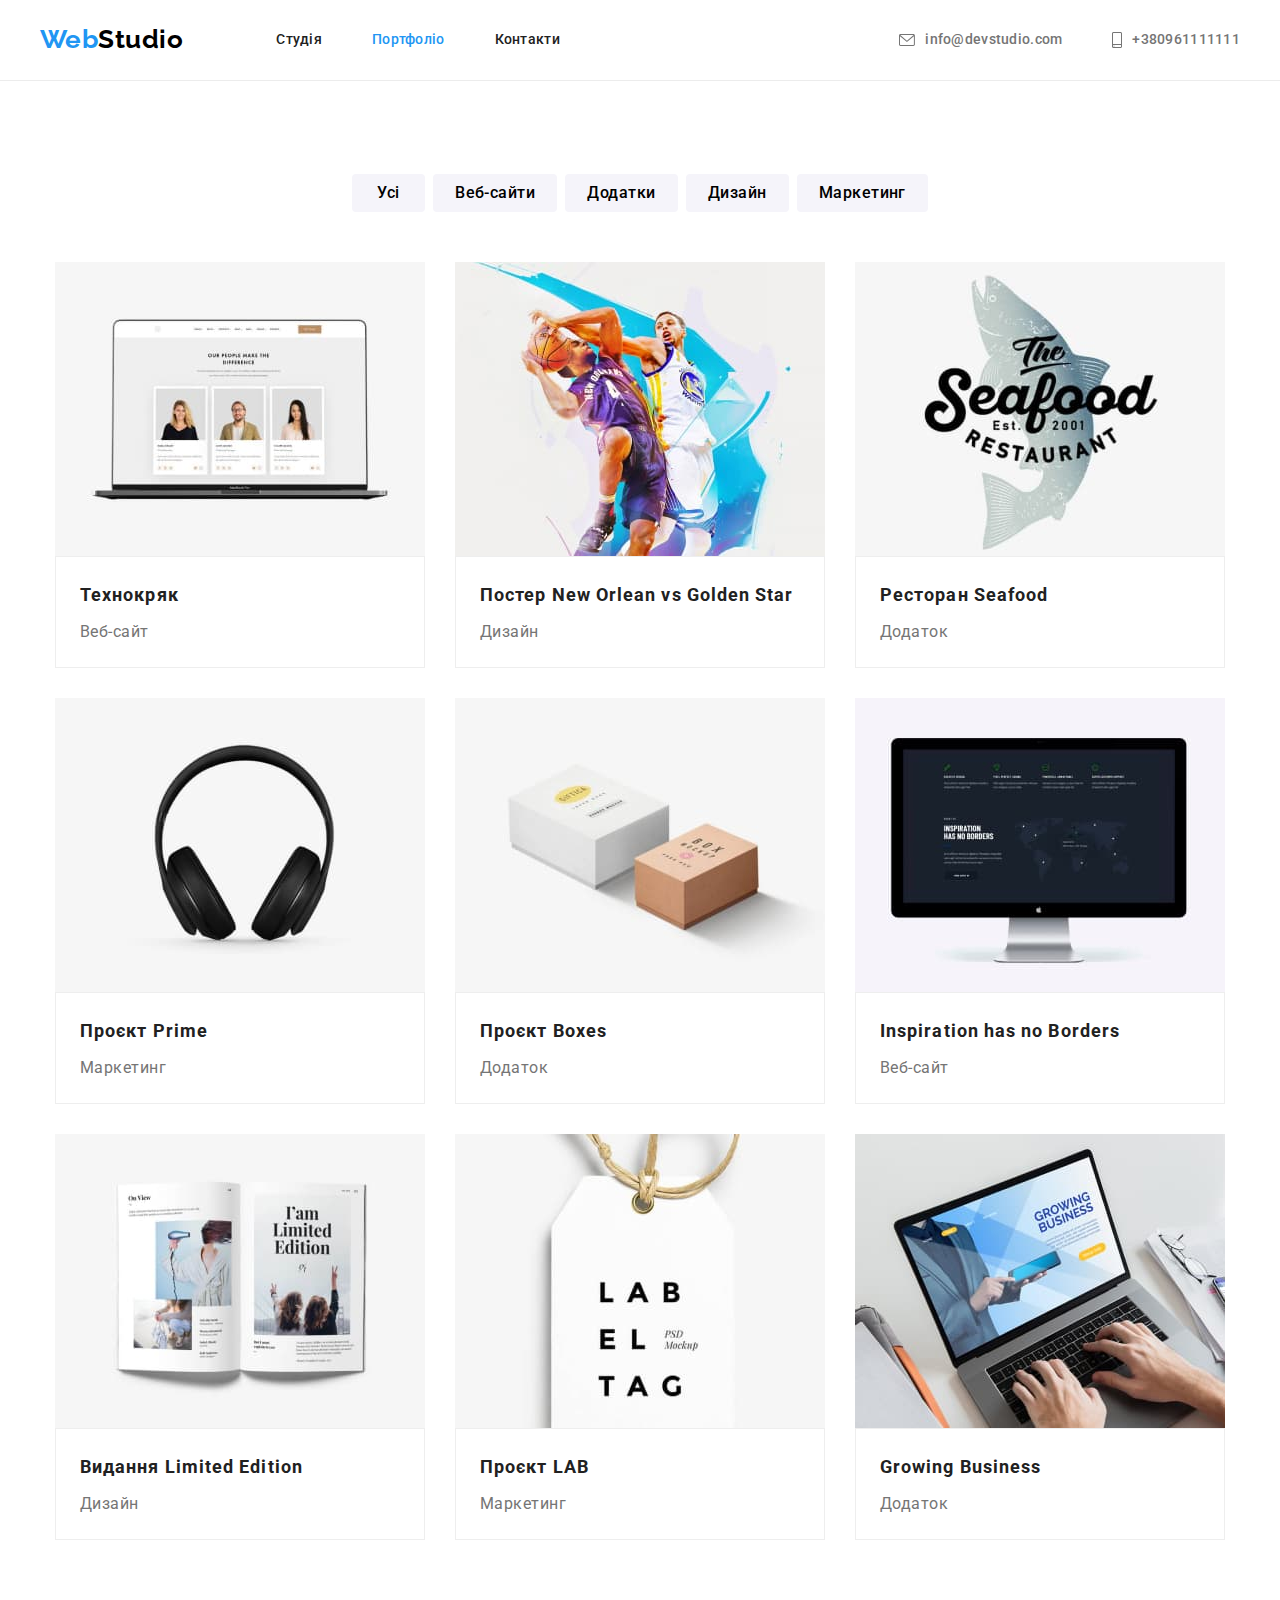
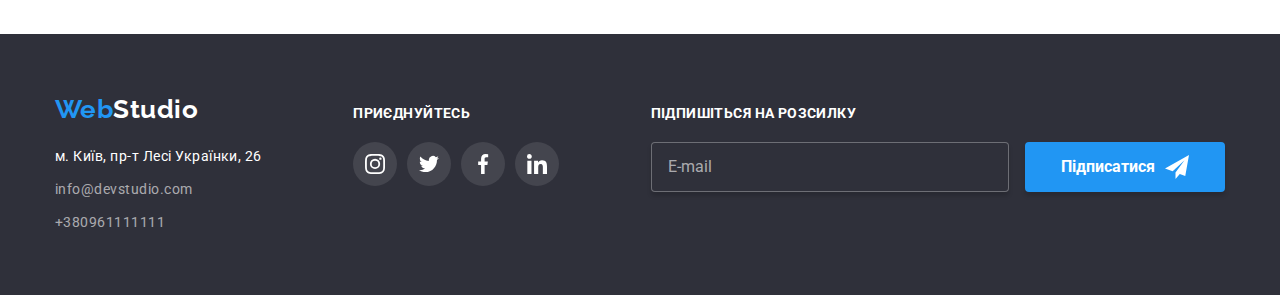
==== portfolio.html @ a15ea8e2 "clone repository" ====
<!DOCTYPE html>
<html lang="uk">
  <head>
    <meta charset="UTF-8" />
    <meta http-equiv="X-UA-Compatible" content="IE=edge" />
    <meta name="viewport" content="width=device-width, initial-scale=1.0" />
    <title lang="en">Portfolio</title>
    <link rel="preconnect" href="https://fonts.googleapis.com" />
    <link rel="preconnect" href="https://fonts.gstatic.com" crossorigin />
    <link
      href="https://fonts.googleapis.com/css2?family=Raleway:wght@700&family=Roboto:wght@400;500;700;900&display=swap"
      rel="stylesheet"
    />
    <link
      rel="stylesheet"
      href="https://cdnjs.cloudflare.com/ajax/libs/modern-normalize/1.1.0/modern-normalize.min.css"
    />
    <link rel="stylesheet" href="./css/styles.css" />
  </head>

  <body>
    <!-- Header -->
    <header class="header">
      <div class="container container-header">
        <!-- Navigation -->
        <nav class="main-nav">
          <a lang="en" href="./index.html" class="logo">
            <span class="word">Web</span>Studio
          </a>

          <ul class="site-nav list">
            <li class="item">
              <a href="./index.html" class="link item-currents">Студія</a>
            </li>
            <li class="item">
              <a href="./portfolio.html" class="link current item-currents"
                >Портфоліо</a
              >
            </li>
            <li class="item">
              <a href="" class="link item-currents">Контакти</a>
            </li>
          </ul>
        </nav>

        <!-- Contact list -->
        <ul class="contact list">
          <li class="item icon-mail">
            <a href="mailto:info@devstudio.com" class="links">
              <svg class="icon-envelope" width="16" height="12">
                <use href="./images/symbol-defs.svg#icon-envelope"></use>
              </svg>
              info@devstudio.com
            </a>
          </li>
          <li class="item icon-mail">
            <a href="tel:+380961111111" class="links">
              <svg class="icon-tell" width="10" height="16">
                <use href="./images/symbol-defs.svg#icon-smartphone"></use>
              </svg>
              +380961111111</a
            >
          </li>
        </ul>
      </div>
    </header>

    <!-- Main section -->
    <main class="main section">
      <h2 class="visually-hidden">Фільтр контенту</h2>
      <div class="container">
        <!-- Filter content -->
        <ul class="btn list">
          <li class="btn-btn">
            <button class="button" type="button">Усі</button>
          </li>
          <li class="btn-btn">
            <button class="button" type="button">Веб-сайти</button>
          </li>
          <li class="btn-btn">
            <button class="button" type="button">Додатки</button>
          </li>
          <li class="btn-btn">
            <button class="button" type="button">Дизайн</button>
          </li>
          <li class="btn-btn">
            <button class="button" type="button">Маркетинг</button>
          </li>
        </ul>

        <!-- Content -->
        <h2 class="visually-hidden">Контент</h2>
        <ul class="content-list list">
          <li class="card-filter">
            <a href="" class="link-card">
              <div class="card-thumbs">
                <img
                  src="./images/portfolio/website_page.jpg"
                  alt="сторінка вебсайту на ноутбуці"
                  width="370"
                  height="294"
                />
                <p class="card-overlay">
                  Ресурс пропонує комплексні пропозиції з різним рівнем
                  функціоналу та сервісів. Все це дозволить відвідувачу отримати
                  вичерпні відомості про компанію чи приватну особу.
                </p>
              </div>

              <div class="wraper">
                <h3 class="content-title">Технокряк</h3>
                <p class="content-text">Веб-сайт</p>
              </div>
            </a>
          </li>

          <li class="card-filter">
            <a href="" class="link-card">
              <div class="card-thumbs">
                <img
                  src="./images/portfolio/new_orlean_vs_goldenstar_poster.jpg"
                  alt="постер баскетболу"
                  width="370"
                  height="294"
                />
                <p class="card-overlay">
                  Ресурс пропонує комплексні пропозиції з різним рівнем
                  функціоналу та сервісів. Все це дозволить відвідувачу отримати
                  вичерпні відомості про компанію чи приватну особу.
                </p>
              </div>

              <div class="wraper">
                <h3 class="content-title">Постер New Orlean vs Golden Star</h3>
                <p class="content-text">Дизайн</p>
              </div>
            </a>
          </li>

          <li class="card-filter">
            <a href="" class="link-card">
              <div class="card-thumbs">
                <img
                  src="./images/portfolio/seafood_restaurant.jpg"
                  alt="постер ресторану морська їжа"
                  width="370"
                  height="294"
                />
                <p class="card-overlay">
                  Ресурс пропонує комплексні пропозиції з різним рівнем
                  функціоналу та сервісів. Все це дозволить відвідувачу отримати
                  вичерпні відомості про компанію чи приватну особу.
                </p>
              </div>

              <div class="wraper">
                <h3 class="content-title">Ресторан Seafood</h3>
                <p class="content-text">Додаток</p>
              </div>
            </a>
          </li>

          <li class="card-filter">
            <a href="" class="link-card"
              ><div class="card-thumbs">
                <img
                  src="./images/portfolio/project_prime.jpg"
                  alt="маркетинговий хід навушники"
                  width="370"
                  height="294"
                />
                <p class="card-overlay">
                  Ресурс пропонує комплексні пропозиції з різним рівнем
                  функціоналу та сервісів. Все це дозволить відвідувачу отримати
                  вичерпні відомості про компанію чи приватну особу.
                </p>
              </div>

              <div class="wraper">
                <h3 class="content-title">Проєкт Prime</h3>
                <p class="content-text">Маркетинг</p>
              </div></a
            >
          </li>

          <li class="card-filter">
            <a href="" class="link-card">
              <div class="card-thumbs">
                <img
                  src="./images/portfolio/project_boxes.jpg"
                  alt="дві коробки на білому фоні"
                  width="370"
                  height="294"
                />
                <p class="card-overlay">
                  Ресурс пропонує комплексні пропозиції з різним рівнем
                  функціоналу та сервісів. Все це дозволить відвідувачу отримати
                  вичерпні відомості про компанію чи приватну особу.
                </p>
              </div>

              <div class="wraper">
                <h3 class="content-title">Проєкт Boxes</h3>
                <p class="content-text">Додаток</p>
              </div></a
            >
          </li>

          <li class="card-filter">
            <a href="" class="link-card"
              ><div class="card-thumbs">
                <img
                  src="./images/portfolio/inspiration_has_no_borders.jpg"
                  alt=" головна сторінка вебсайту Inspiration has no Borders"
                  width="370"
                  height="294"
                />
                <p class="card-overlay">
                  Ресурс пропонує комплексні пропозиції з різним рівнем
                  функціоналу та сервісів. Все це дозволить відвідувачу отримати
                  вичерпні відомості про компанію чи приватну особу.
                </p>
              </div>

              <div class="wraper">
                <h3 class="content-title">Inspiration has no Borders</h3>
                <p class="content-text">Веб-сайт</p>
              </div></a
            >
          </li>

          <li class="card-filter">
            <a href="" class="link-card"
              ><div class="card-thumbs">
                <img
                  src="./images/portfolio/limited_edition_book.jpg"
                  alt="відкрита книга лімітованного видання"
                  width="370"
                  height="294"
                />
                <p class="card-overlay">
                  Ресурс пропонує комплексні пропозиції з різним рівнем
                  функціоналу та сервісів. Все це дозволить відвідувачу отримати
                  вичерпні відомості про компанію чи приватну особу.
                </p>
              </div>

              <div class="wraper">
                <h3 class="content-title">Видання Limited Edition</h3>
                <p class="content-text">Дизайн</p>
              </div></a
            >
          </li>

          <li class="card-filter">
            <a href="" class="link-card"
              ><div class="card-thumbs">
                <img
                  src="./images/portfolio/project_lab.jpg"
                  alt="этикетка проєкту LAB"
                  width="370"
                  height="294"
                />
                <p class="card-overlay">
                  Ресурс пропонує комплексні пропозиції з різним рівнем
                  функціоналу та сервісів. Все це дозволить відвідувачу отримати
                  вичерпні відомості про компанію чи приватну особу.
                </p>
              </div>

              <div class="wraper">
                <h3 class="content-title">Проєкт LAB</h3>
                <p class="content-text">Маркетинг</p>
              </div></a
            >
          </li>

          <li class="card-filter">
            <a href="" class="link-card"
              ><div class="card-thumbs">
                <img
                  src="./images/portfolio/growing_business.jpg"
                  alt="людина працює за ноутбуком"
                  width="370"
                  height="294"
                />
                <p class="card-overlay">
                  Ресурс пропонує комплексні пропозиції з різним рівнем
                  функціоналу та сервісів. Все це дозволить відвідувачу отримати
                  вичерпні відомості про компанію чи приватну особу.
                </p>
              </div>

              <div class="wraper">
                <h3 class="content-title">Growing Business</h3>
                <p class="content-text">Додаток</p>
              </div></a
            >
          </li>
        </ul>
      </div>
    </main>

    <!-- footer -->
    <footer class="footer">
      <div class="container container-footer">
        <div class="adress-box">
          <a lang="en" href="./index.html" class="logo second"
            ><span class="logo-word secondary">Web</span>Studio</a
          >
          <address class="address">
            <ul class="contacts-list list">
              <li class="contacts-link">
                <a
                  class="adress-link"
                  href="https://goo.gl/maps/zchuNDGv8sshK3Rr7"
                  >м. Київ, пр-т Лесі Українки, 26</a
                >
              </li>
              <li class="contacts-link">
                <a href="mailto:info@devstudio.com" class="contact-link"
                  >info@devstudio.com</a
                >
              </li>
              <li class="contacts-link">
                <a href="tel:+380961111111" class="contact-link"
                  >+380961111111</a
                >
              </li>
            </ul>
          </address>
        </div>

        <!-- social footer -->
        <div class="box-social-footer">
          <p class="text-footer">приєднуйтесь</p>
          <ul class="social-footer list">
            <li class="social-item">
              <a class="social-link-footer" href="">
                <svg width="20" height="20">
                  <use href="./images/symbol-defs.svg#icon-instagram"></use>
                </svg>
              </a>
            </li>
            <li class="social-item">
              <a class="social-link-footer" href="">
                <svg width="20" height="20">
                  <use
                    href="./images/symbol-defs.svg#icon-twitter"
                    width="20"
                    height="20"
                  ></use>
                </svg>
              </a>
            </li>
            <li class="social-item">
              <a class="social-link-footer" href="">
                <svg width="20" height="20">
                  <use
                    href="./images/symbol-defs.svg#icon-facebook"
                    width="20"
                    height="20"
                  ></use>
                </svg>
              </a>
            </li>
            <li class="social-item">
              <a class="social-link-footer" href="">
                <svg width="20" height="20">
                  <use
                    href="./images/symbol-defs.svg#icon-linkedin"
                    width="20"
                    height="20"
                  ></use>
                </svg>
              </a>
            </li>
          </ul>
        </div>

        <!-- subscribe footer -->
        <div class="subscribe">
          <p class="subscribe-title">Підпишіться на розсилку</p>
          <form class="">
            <label for="subscrible-email"></label>
            <input
              class="subscribe-window"
              type="email"
              name="email"
              id="subscrible-email"
              autocomplete="on"
              placeholder="E-mail"
            />
            <button class="subscribe-btn" type="submit">
              Підписатися
              <svg class="subsribe-icon" width="24" height="24">
                <use href="./images/symbol-defs.svg#icon-send"></use>
              </svg>
            </button>
          </form>
        </div>
      </div>
    </footer>
    <script src="./js/modal.js"></script>
  </body>
</html>
---- css/styles.css ----
:root {
  --background-main-color: #ffffff;
  --background-secondary-color: #f5f4fa;
  --footer-backgound: #2f303a;
  --primary-text-color: #212121;
  --secondary-text-color: #757575;
  --text-color: #000000;
  --white-color: #ffffff;
  --accent-color: #2196f3;
  --header-line: #ececec;
  --border-color: #eeeeee;
  --hero-btn-hover: #188ce8;
  --svg-color: #afb1b8;

  --time-duration: 250ms;
  --cubic-bezier: cubic-bezier(0.4, 0, 0.2, 1);

  --team-list-gap: 30px;
  --card-shadow: 0px 1px 3px rgba(0, 0, 0, 0.12),
    0px 1px 1px rgba(0, 0, 0, 0.14), 0px 2px 1px rgba(0, 0, 0, 0.2);
}

body {
  background-color: var(--background-main-color);
  color: var(--primary-text-color);
  padding-top: 80px;

  font-family: "Roboto", sans-serif;
  letter-spacing: 0.03em;
}

img {
  display: block;
  max-width: 100%;
  height: auto;
}

.list {
  padding: 0;
  margin: 0;
  list-style: none;
}

.container {
  margin-left: auto;
  margin-right: auto;
  width: 1200px;
  padding-left: 15px;
  padding-right: 15px;
}

.header {
  position: fixed;
  top: 0;
  width: 100%;
  z-index: 1;

  background-color: var(--background-main-color);
}

/* logo */

.logo {
  margin-right: 93px;
}

.logo,
.word {
  padding-top: 24px;

  color: var(--text-color);

  font-family: "Raleway";
  font-style: normal;
  font-weight: 700;
  font-size: 26px;
  line-height: 1.2;
  text-decoration-line: none;
}

.word {
  color: var(--accent-color);
}

/* site nav */

.header {
  border-bottom: 1px solid var(--header-line);
}

.container-header {
  padding: 0;
  display: flex;
  align-items: center;
}

.main-nav {
  display: flex;
}

.site-nav .item + .item {
  margin-left: 50px;
}

.site-nav {
  display: flex;
  align-items: center;
}

.link {
  padding-top: 32px;
  padding-bottom: 32px;
}

.site-nav .link {
  display: block;

  color: var(--primary-text-color);

  font-weight: 500;
  font-size: 14px;
  line-height: 1.14;
  letter-spacing: 0.02em;
  text-decoration: none;

  transition: color var(--time-duration) var(--cubic-bezier);
}

.site-nav .link:hover,
.site-nav .link:focus {
  color: var(--accent-color);
}

.site-nav .link.current {
  color: var(--accent-color);
}

.item {
  position: relative;
}

.item-currents::after {
  content: "";

  position: absolute;
  left: 0;
  bottom: 0;

  width: 100%;
  height: 4px;
  border-radius: 2px;

  background-color: var(--accent-color);

  transform: scaleX(0);
  transition: transform var(--time-duration) var(--cubic-bezier);
}

.item-currents:hover::after,
.item-currents:focus::after {
  transform: scaleX(1);
}

.contact {
  display: flex;
  margin-left: auto;
}

.contact .item + .item {
  margin-left: 50px;
}

.contact .links {
  display: inline-flex;
  color: var(--secondary-text-color);

  font-weight: 500;
  font-size: 14px;
  line-height: 1.14;
  letter-spacing: 0.02em;
  text-decoration: none;
  align-items: center;

  transition: fill var(--time-duration) var(--cubic-bezier),
    color var(--time-duration) var(--cubic-bezier);
}

.icon-mail {
  display: flex;
  align-items: center;
  fill: var(--secondary-text-color);
}

.icon-envelope,
.icon-tell {
  margin-right: 10px;
  cursor: pointer;
}

.contact .links:hover,
.contact .links:focus,
.contact-link:hover,
.contact-link:focus,
.icon-mail:hover,
.icon-mail:focus,
.icon-tell:hover,
.icon-tell:focus,
.adress-link:hover,
.adress-link:focus {
  color: var(--accent-color);
  fill: var(--accent-color);
}

/* hero section */

.hero {
  padding-top: 200px;
  padding-bottom: 200px;

  height: 600px;
  min-width: 1600px;

  background-image: linear-gradient(
      rgba(47, 48, 58, 0.4),
      rgba(47, 48, 58, 0.4)
    ),
    url("../images/background.jpg");
  background-color: var(--footer-backgound);
  background-size: contain;
  background-repeat: no-repeat;
  background-position: center;

  text-align: center;
}

.hero-title {
  margin-top: 0;
  margin-bottom: 30px;
  margin-left: auto;
  margin-right: auto;
  width: 696px;
  height: 120px;

  font-weight: 900;
  font-size: 44px;
  line-height: 1.36;
  text-align: center;
  letter-spacing: 0.06em;
  text-transform: uppercase;

  color: var(--white-color);
}

.hero-btn {
  display: inline-block;
  min-width: 216px;
  height: 50px;

  border-radius: 4px;
  border: 0;
  cursor: pointer;

  color: var(--white-color);
  background-color: var(--accent-color);

  font-weight: 700;
  font-size: 16px;
  line-height: 1.87;
  text-align: center;
  letter-spacing: 0.06em;

  transition: background-color var(--time-duration) var(--cubic-bezier),
    box-shadow var(--time-duration) var(--cubic-bezier);
}

.hero-btn:hover,
.hero-btn:focus {
  background-color: var(--hero-btn-hover);
  box-shadow: 0px 4px 4px rgba(0, 0, 0, 0.15);
}

/* section advantages */

.section {
  padding-top: 94px;
  padding-bottom: 94px;
}

.visually-hidden {
  position: absolute;
  width: 1px;
  height: 1px;
  margin: -1px;
  border: 0;
  padding: 0;
  clip: rect(0 0 0 0);
  overflow: hidden;
}

.advantages-list {
  display: flex;
  justify-content: space-between;
}

.advantages {
  padding-bottom: 0;
}

.advantages-list .item + .item {
  margin-left: 30px;
}

.advantages-title {
  margin-top: 0;
  margin-bottom: 10px;
  font-weight: 700;
  font-size: 14px;
  line-height: 1.14;
  text-transform: uppercase;
}

.advantages-text {
  margin-top: 0;
  margin-bottom: 0;
  font-weight: 400;
  font-size: 14px;
  line-height: 1.71;

  color: var(--secondary-text-color);
}

.box {
  display: inline-block;
  width: 270px;
  height: 120px;
  margin-bottom: 30px;

  background-color: var(--background-secondary-color);
  border-radius: 4px;
}

.box-icon {
  display: block;
  width: 270px;
  height: 120px;
  padding: 25px 100px;
  text-align: center;
  margin-bottom: 30px;
}

/* section practice */

.practice-title,
.team-title,
.clients-title {
  margin-top: 0;
  margin-bottom: 50px;
  font-weight: 700;
  font-size: 36px;
  line-height: 1.16;
  text-align: center;
}

.practice-list {
  display: flex;
  justify-content: space-between;
}

.image {
  display: block;
}

.practice-img {
  position: relative;
}

.practice-box {
  display: flex;
  position: absolute;
  width: 100%;
  height: 70px;
  padding: 0;
  margin: 0;
  bottom: 0;

  justify-content: center;
  align-items: center;

  font-weight: 700;
  font-size: 14px;
  line-height: 1.14;
  text-align: center;
  letter-spacing: 0.03em;

  background-color: rgba(47, 48, 58, 0.8);
  color: var(--white-color);
}

/* team section */

.team {
  background-color: var(--background-secondary-color);
}

.team-list {
  display: flex;
}

/* CARD SET */
.card-thumb {
  background-color: var(--background-main-color);
}

.team-list {
  padding: 0;
  margin: 0;
  list-style: none;

  display: flex;
  flex-wrap: wrap;
  margin-left: calc(-1 * var(--team-list-gap));
  margin-top: calc(-1 * var(--team-list-gap));
}

.team-list > .card {
  flex-basis: calc(100% / 4 - var(--team-list-gap));
  margin-left: var(--team-list-gap);
  margin-top: var(--team-list-gap);
}

/* CARD */
.card {
  box-shadow: var(--card-shadow);
  border-radius: 0 0 4px 4px;
  overflow: hidden;
}

.card-content,
.box-social {
  background-color: var(--background-main-color);
}

.team-name {
  margin: 0;
  padding-top: 30px;
  padding-bottom: 10px;

  color: var(--primary-text-color);

  font-weight: 500;
  font-size: 16px;
  line-height: 1.18;
  text-align: center;
}

.team-text {
  margin-top: 0;
  margin-bottom: 0;

  color: var(--secondary-text-color);

  padding-bottom: 16px;
  font-weight: 400;
  font-size: 16px;
  line-height: 1.18;
  text-align: center;
}

.social {
  display: flex;
  padding-bottom: 30px;
  margin: 0;
  justify-content: center;
  align-items: center;
}

.social-link {
  display: flex;
  width: 44px;
  height: 44px;
  border-radius: 50px;

  justify-content: center;
  align-items: center;

  background-color: var(--background-main-color);
  fill: var(--svg-color);

  transition: fill var(--time-duration) var(--cubic-bezier),
    background-color var(--time-duration) var(--cubic-bezier);
}

.social-link:hover,
.social-link:focus {
  background-color: var(--accent-color);
  fill: var(--white-color);
}

.social-item + .social-item {
  margin-left: 10px;
}

/* clients section*/

.clients-list {
  display: flex;
}

.client-link {
  display: flex;
  width: 170px;
  height: 92px;
  border: 1px solid var(--svg-color);
  border-radius: 4px;
  fill: var(--svg-color);

  justify-content: center;
  align-items: center;

  transition: fill var(--time-duration) var(--cubic-bezier),
    border-color var(--time-duration) var(--cubic-bezier);
}

.icon-client + .icon-client {
  margin-left: 30px;
}

.client-link:hover,
.client-link:focus,
.icon-client:hover,
.icon-client:focus {
  fill: var(--accent-color);
  border-color: var(--accent-color);
}

/* footer section */

.footer {
  background-color: var(--footer-backgound);
}

.adress-box {
  display: block;
}

.container-footer {
  display: flex;
  padding-top: 60px;
  padding-bottom: 60px;
  justify-content: space-between;
}

.second {
  padding-top: 0;
  margin-right: 0;
  color: var(--background-main-color);
}

.secondary {
  color: var(--accent-color);
}

.contact-link {
  text-decoration-line: none;
  transition: color var(--time-duration) var(--cubic-bezier);
}

.contacts-link:not(:last-child) {
  margin-bottom: 9px;
}

.address {
  margin-top: 20px;
  font-style: inherit;
}

.adress-link {
  font-size: 14px;
  line-height: 1.71;
  text-decoration-line: none;

  color: var(--background-main-color);
    transition: color var(--time-duration) var(--cubic-bezier);

}

.contact-link {
  font-size: 14px;
  line-height: 1.71;
  color: rgba(255, 255, 255, 0.6);
}

.box-social-footer {
  margin-left: 70px;
  padding-top: 12px;
}

.text-footer {
  margin-top: 0;
  margin-bottom: 20px;
  font-weight: 700;
  font-size: 14px;
  line-height: 1.14;
  letter-spacing: 0.03em;
  text-transform: uppercase;

  color: var(--white-color);
}

.social-footer {
  display: flex;
  padding-bottom: 0;
  margin: 0;
}

.social-link-footer {
  display: flex;
  width: 44px;
  height: 44px;
  border-radius: 50px;

  justify-content: center;
  align-items: center;

  background-color: rgba(255, 255, 255, 0.1);
  fill: var(--white-color);

  transition: background-color var(--time-duration) var(--cubic-bezier);
}

.social-link-footer:hover,
.social-link-footer:focus {
  background-color: var(--accent-color);
}

.social-item + .social-item {
  margin-left: 10px;
}

/* Footer subscribe */

.subscribe {
  margin-left: 70px;
}

.subscribe-title {
  margin: 0;
  padding-top: 12px;
  padding-bottom: 20px;

  font-weight: 700;
  font-size: 14px;
  line-height: 1.14;
  letter-spacing: 0.03em;
  text-transform: uppercase;

  color: var(--white-color);
}

.subscribe-window {
  width: 358px;
  height: 50px;
  padding: 15px 16px;

  background-color: var(--footer-backgound);
  color: var(--white-color);

  border: 1px solid rgba(255, 255, 255, 0.3);
  border-radius: 4px;
  box-shadow: 0px 4px 4px rgba(0, 0, 0, 0.15);
  outline: none;
  transition: border var(--time-duration) var(--cubic-bezier);
}

.subscribe-window:focus-within,
.subscribe-window:hover {
  border: 1px solid var(--accent-color);
}

.subscribe-window::placeholder {
  color: rgba(255, 255, 255, 0.6);
}

.subscribe-btn {
  display: inline-flex;
  width: 200px;
  height: 50px;
  margin-left: 12px;
  padding: 10px 28px;

  font-weight: 700;
  font-size: 16px;
  line-height: 1.87;

  justify-content: center;
  align-items: center;

  border: 2px solid var(--accent-color);
  border-radius: 4px;
  background-color: var(--accent-color);
  color: var(--white-color);

  cursor: pointer;
  box-shadow: 0px 4px 4px rgba(0, 0, 0, 0.15);
  transition: background-color var(--time-duration) var(--cubic-bezier);
}

.subscribe-btn:hover,
.subscribe-btn:focus,
.submit-modal:hover,
.submit-modal:focus {
  background-color: var(--hero-btn-hover);
}

.subsribe-icon {
  margin-left: 10px;
  fill: var(--white-color);
}

/* portfolio html */

/* button section */

.button {
  display: inline-block;
  padding-left: 22px;
  padding-right: 22px;
  min-width: 73px;
  height: 38px;

  background-color: var(--background-secondary-color);
  color: var(--text-color);
  cursor: pointer;
  border-radius: 4px;
  border: 0;

  font-weight: 500;
  font-size: 16px;
  line-height: 1.62;
  text-align: center;
  letter-spacing: 0.03em;

  transition: color var(--time-duration) var(--cubic-bezier),
    background-color var(--time-duration) var(--cubic-bezier),
    box-shadow var(--time-duration) var(--cubic-bezier);
}
.btn .btn-btn + .btn-btn {
  margin-left: 8px;
}

.button:hover,
.button:focus {
  background-color: var(--accent-color);
  color: var(--white-color);
  box-shadow: 0px 3px 1px rgba(0, 0, 0, 0.1), 0px 1px 2px rgba(0, 0, 0, 0.08),
    0px 2px 2px rgba(0, 0, 0, 0.12);
}

/* content section */

.content {
  background-color: var(--background-main-color);
}

.main {
  padding-bottom: 94px;
}

.content-title {
  margin-top: 0;
  margin-bottom: 4px;

  font-weight: 700;
  font-size: 18px;
  line-height: 2;
  letter-spacing: 0.06em;
}

.content-text {
  margin-top: 0;
  margin-bottom: 0;

  font-weight: 400;
  font-size: 16px;
  line-height: 1.87;
  color: var(--secondary-text-color);
}

.btn {
  display: flex;
  margin-bottom: 50px;
  justify-content: center;
}

.content-list {
  display: flex;
  flex-wrap: wrap;
  margin-left: calc(-1 * var(--team-list-gap));
  margin-top: calc(-1 * var(--team-list-gap));
}

.content-list > .card-filter {
  flex-basis: calc(100% / 3 - var(--team-list-gap));
  margin-left: var(--team-list-gap);
  margin-top: var(--team-list-gap);
}
.card-filter {
  box-shadow: border 1px solid var(--border-color);
}

.card-filter:hover,
.card-filter:focus {
  box-shadow: 0px 1px 1px rgba(0, 0, 0, 0.12), 0px 4px 4px rgba(0, 0, 0, 0.06),
    1px 4px 6px rgba(0, 0, 0, 0.16);

  transition: box-shadow var(--time-duration) var(--cubic-bezier);
}

/* card */

.link-card {
  text-decoration: none;
  color: inherit;
}

.wraper {
  padding: 20px 24px;

  background: var(--white-color);
  border: 1px solid var(--border-color);
}

.card-thumbs {
  position: relative;
  overflow: hidden;
}

.card-overlay {
  position: absolute;
  top: 0;
  margin: 0;
  width: 100%;
  height: 100%;

  padding: 63px 24px;

  font-size: 18px;
  line-height: 1.56;
  letter-spacing: 0.03em;

  background-color: rgba(33, 150, 243, 0.9);
  color: var(--white-color);

  opacity: 0;
  transform: translateY(100%);

  transition: transform var(--time-duration) var(--cubic-bezier),
    opacity var(--time-duration) var(--cubic-bezier);
}

.card-filter:hover .card-overlay,
.card-filter:focus .card-overlay {
  opacity: 1;
  transform: translateY(0);
}

/* Backdrop */

.backdrop {
  position: fixed;
  top: 0;
  left: 0;
  width: 100%;
  height: 100%;

  background-color: rgba(0, 0, 0, 0.2);

  z-index: 2;
  opacity: 1;
  transition: opacity var(--time-duration) var(--cubic-bezier);
}

.backdrop.is-hidden {
  opacity: 0;
  pointer-events: none;
}

.backdrop.is-hidden .modal {
  transform: translate(-50%, -50%) scale(0.3);
}

/* button modal */

.btn-close {
  position: relative;
}

.close {
  position: absolute;
  display: flex;
  top: 8px;
  right: 8px;
  width: 30px;
  height: 30px;
  padding: 6px;
  cursor: pointer;

  margin: 0;
  padding: 0;

  justify-content: center;
  align-items: center;

  background: var(--background-main-color);
  border: 1px solid rgba(0, 0, 0, 0.1);
  border-radius: 50px;

  transition: fill var(--time-duration) var(--cubic-bezier);
}

.btn-close:hover .close,
.btn-close:focus-within .close {
  fill: var(--accent-color);
}

.modal {
  position: absolute;
  top: 50%;
  left: 50%;
  transform: translate(-50%, -50%) scale(1);

  min-width: 528px;
  min-height: 581px;
  border-radius: 4px;
  box-shadow: 0px 1px 3px rgba(0, 0, 0, 0.12), 0px 1px 1px rgba(0, 0, 0, 0.14),
    0px 2px 1px rgba(0, 0, 0, 0.2);

  background-color: var(--background-main-color);

  transition: transform var(--time-duration) var(--cubic-bezier);
}

/* modal form */

textarea {
  resize: none;
  width: 100%;
  height: 120px;

  padding: 12px 16px;

  border: 1px solid #21212133;
  border-radius: 4px;
  outline: none;

  transition: border var(--time-duration) var(--cubic-bezier);
}

.form {
  padding: 40px;
}

.modal-title {
  margin: 0;
  padding-bottom: 12px;
  font-weight: 700;
  font-size: 20px;
  line-height: 1.15;
  text-align: center;
  letter-spacing: 0.03em;

  color: var(--primary-text-color);
}

.form-field {
  display: flex;
  flex-direction: column;
  position: relative;
  margin-bottom: 10px;
  font-weight: 400;
  font-size: 12px;
  line-height: 1.16;
  letter-spacing: 0.01em;
  cursor: pointer;

  color: var(--secondary-text-color);
}

.icon {
  position: absolute;
  left: 15px;
  top: 50%;
  cursor: pointer;
  fill: var(--primary-text-color);
  transition: fill var(--time-duration) var(--cubic-bezier);
}

.form-input {
  position: relative;
  width: 500px;
  height: 40px;
  padding: 12px 15px;
  padding-left: 42px;
  margin-top: 5px;

  border-radius: 4px;
  border: 1px solid #21212133;
  outline: none;
  transition: border var(--time-duration) var(--cubic-bezier);
}

.form-field:focus-within > .icon,
.form-field:hover > .icon {
  fill: #2196f3;
}

.form-field:focus-within .form-input,
.form-field:hover .form-input {
  border: 1px solid var(--accent-color);
}

.comments {
  display: flex;
  flex-direction: column;
  font-weight: 400;
  font-size: 12px;
  line-height: 1.16;
  letter-spacing: 0.01em;
  cursor: pointer;

  color: var(--secondary-text-color);
}

.comment-box {
  margin-top: 4px;
  margin-bottom: 20px;
  transition: var(--time-duration) var(--cubic-bezier);
}

.comment-box::placeholder {
  color: #75757580;
}

.comments:hover .comment-box,
.comments:focus-within .comment-box {
  border: 1px solid var(--accent-color);
}

/* Checkbox */

.checkbox-label {
  display: flex;
  align-items: center;
  justify-content: center;
  cursor: pointer;
  margin-bottom: 30px;

  color: var(--secondary-text-color);
}

.checkbox {
  position: absolute;
  width: 1px;
  height: 1px;
  margin: -1px;
  border: 0;
  padding: 0;
  clip: rect(0 0 0 0);
  overflow: hidden;
}

.checkbox-link {
  color: var(--accent-color);
  margin-left: 5px;
}

.checkbox-icon {
  content: "";
  display: inline-block;
  width: 15px;
  height: 15px;
  margin-right: 8px;

  border: 2px solid black;
  border-radius: 4px;
  transition: var(--time-duration) var(--cubic-bezier);
}

.checkbox:checked + .checkbox-icon {
  border-color: var(--accent-color);
  background-color: var(--accent-color);
  background-image: url(../images/check.svg);
  background-size: contain;
  background-origin: border-box;
}

/* modal submit */

.modal-submit {
  display: flex;
  align-items: center;
  justify-content: center;
}

.submit-modal {
  display: inline-flex;
  width: 200px;
  height: 50px;
  padding: 10px 28px;

  font-weight: 700;
  font-size: 16px;
  line-height: 1.87;

  justify-content: center;
  align-items: center;

  border: 2px solid var(--accent-color);
  border-radius: 4px;
  background-color: var(--accent-color);
  color: var(--white-color);

  box-shadow: 0px 4px 4px rgba(0, 0, 0, 0.15);
  transition: background-color var(--time-duration) var(--cubic-bezier);
}
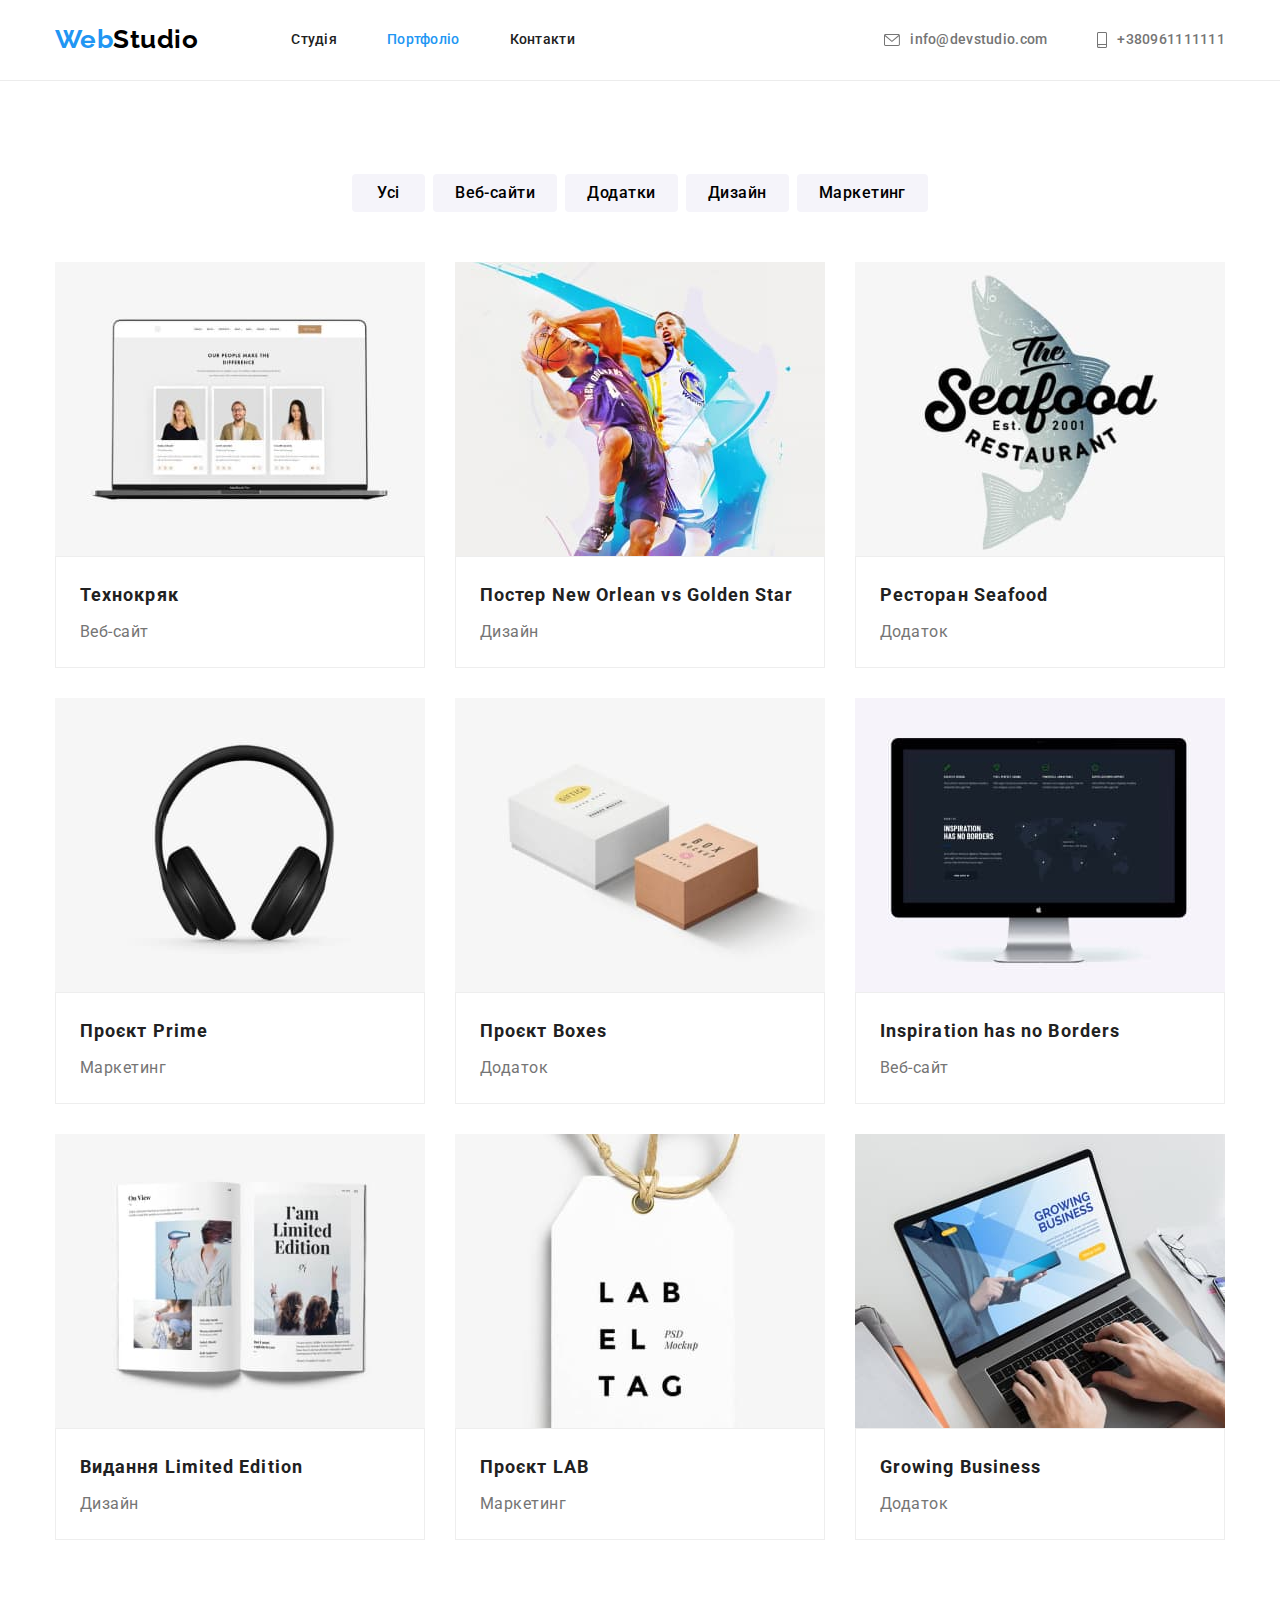
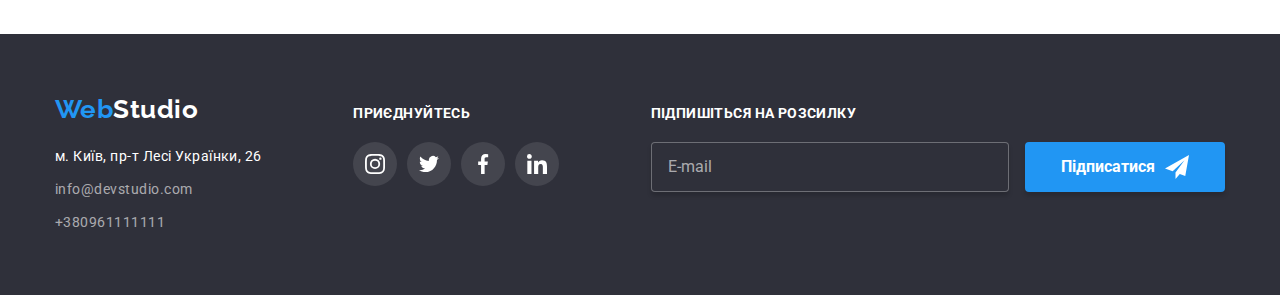
==== commit 6c8a9d7f: "sass" ====
--- a/portfolio.html
+++ b/portfolio.html
@@ -15,7 +15,7 @@
       rel="stylesheet"
       href="https://cdnjs.cloudflare.com/ajax/libs/modern-normalize/1.1.0/modern-normalize.min.css"
     />
-    <link rel="stylesheet" href="./css/styles.css" />
+    <link rel="stylesheet" href="./css/main.min.css">
   </head>
 
   <body>
@@ -69,22 +69,23 @@
     <main class="main section">
       <h2 class="visually-hidden">Фільтр контенту</h2>
       <div class="container">
+        
         <!-- Filter content -->
-        <ul class="btn list">
-          <li class="btn-btn">
-            <button class="button" type="button">Усі</button>
-          </li>
-          <li class="btn-btn">
-            <button class="button" type="button">Веб-сайти</button>
-          </li>
-          <li class="btn-btn">
-            <button class="button" type="button">Додатки</button>
-          </li>
-          <li class="btn-btn">
-            <button class="button" type="button">Дизайн</button>
-          </li>
-          <li class="btn-btn">
-            <button class="button" type="button">Маркетинг</button>
+        <ul class="filter list">
+          <li class="filter__btn">
+            <button class="filter__button" type="button">Усі</button>
+          </li>
+          <li class="filter__btn">
+            <button class="filter__button" type="button">Веб-сайти</button>
+          </li>
+          <li class="filter__btn">
+            <button class="filter__button" type="button">Додатки</button>
+          </li>
+          <li class="filter__btn">
+            <button class="filter__button" type="button">Дизайн</button>
+          </li>
+          <li class="filter__btn">
+            <button class="filter__button" type="button">Маркетинг</button>
           </li>
         </ul>
 
--- a/css/main.min.css
+++ b/css/main.min.css
@@ -0,0 +1 @@
+:root{--background-main-color: #ffffff;--background-secondary-color: #f5f4fa;--footer-backgound: #2f303a;--primary-text-color: #212121;--secondary-text-color: #757575;--text-color: #000000;--white-color: #ffffff;--accent-color: #2196f3;--header-line: #ececec;--border-color: #eeeeee;--hero-btn-hover: #188ce8;--svg-color: #afb1b8;--time-duration: 250ms;--cubic-bezier: cubic-bezier(0.4, 0, 0.2, 1);--team-list-gap: 30px;--card-shadow: 0px 1px 3px rgba(0, 0, 0, 0.12), 0px 1px 1px rgba(0, 0, 0, 0.14), 0px 2px 1px rgba(0, 0, 0, 0.2)}body{background-color:var(--background-main-color);color:var(--primary-text-color);padding-top:80px;font-family:"Roboto",sans-serif;letter-spacing:.03em}img{display:block;max-width:100%;height:auto}.practice__image{display:block}.list{padding:0;margin:0;list-style:none}.container{margin-left:auto;margin-right:auto;width:1200px;padding-left:15px;padding-right:15px}.section{padding-top:94px;padding-bottom:94px}.visually-hidden{position:absolute;width:1px;height:1px;margin:-1px;border:0;padding:0;clip:rect(0 0 0 0);overflow:hidden}.main{padding-bottom:94px}.practice__title,.team-title,.clients-title{margin-top:0;margin-bottom:50px;font-weight:700;font-size:36px;line-height:1.16;text-align:center}.header{position:fixed;top:0;width:100%;z-index:1;background-color:var(--background-main-color)}.header{border-bottom:1px solid var(--header-line)}.container-header{padding:0;display:-webkit-box;display:-ms-flexbox;display:flex;-webkit-box-align:center;-ms-flex-align:center;align-items:center;padding-left:15px;padding-right:15px}.main-nav{display:-webkit-box;display:-ms-flexbox;display:flex}.site-nav .item+.item{margin-left:50px}.site-nav{display:-webkit-box;display:-ms-flexbox;display:flex;-webkit-box-align:center;-ms-flex-align:center;align-items:center}.link{padding-top:32px;padding-bottom:32px}.site-nav .link{display:block;color:var(--primary-text-color);font-weight:500;font-size:14px;line-height:1.14;letter-spacing:.02em;text-decoration:none;-webkit-transition:color var(--time-duration) var(--cubic-bezier);transition:color var(--time-duration) var(--cubic-bezier)}.site-nav .link:hover,.site-nav .link:focus{color:var(--accent-color)}.site-nav .link.current{color:var(--accent-color)}.item{position:relative}.item-currents::after{content:"";position:absolute;left:0;bottom:0;width:100%;height:4px;border-radius:2px;background-color:var(--accent-color);-webkit-transform:scaleX(0);transform:scaleX(0);-webkit-transition:-webkit-transform var(--time-duration) var(--cubic-bezier);transition:-webkit-transform var(--time-duration) var(--cubic-bezier);transition:transform var(--time-duration) var(--cubic-bezier);transition:transform var(--time-duration) var(--cubic-bezier), -webkit-transform var(--time-duration) var(--cubic-bezier)}.item-currents:hover::after,.item-currents:focus::after{-webkit-transform:scaleX(1);transform:scaleX(1)}.contact{display:-webkit-box;display:-ms-flexbox;display:flex;margin-left:auto}.contact .item+.item{margin-left:50px}.contact .links{display:-webkit-inline-box;display:-ms-inline-flexbox;display:inline-flex;color:var(--secondary-text-color);font-weight:500;font-size:14px;line-height:1.14;letter-spacing:.02em;text-decoration:none;-webkit-box-align:center;-ms-flex-align:center;align-items:center;-webkit-transition:fill var(--time-duration) var(--cubic-bezier),color var(--time-duration) var(--cubic-bezier);transition:fill var(--time-duration) var(--cubic-bezier),color var(--time-duration) var(--cubic-bezier)}.icon-mail{display:-webkit-box;display:-ms-flexbox;display:flex;-webkit-box-align:center;-ms-flex-align:center;align-items:center;fill:var(--secondary-text-color)}.icon-envelope,.icon-tell{margin-right:10px;cursor:pointer}.contact .links:hover,.contact .links:focus,.contact-link:hover,.contact-link:focus,.icon-mail:hover,.icon-mail:focus,.icon-tell:hover,.icon-tell:focus,.adress-link:hover,.adress-link:focus{color:var(--accent-color);fill:var(--accent-color)}.logo{margin-right:93px}.logo,.word{padding-top:24px;color:var(--text-color);font-family:"Raleway";font-style:normal;font-weight:700;font-size:26px;line-height:1.2;-webkit-text-decoration-line:none;text-decoration-line:none}.word{color:var(--accent-color)}.second{padding-top:0;margin-right:0;color:var(--background-main-color)}.secondary{color:var(--accent-color)}.hero__btn{display:inline-block;min-width:216px;height:50px;border-radius:4px;border:0;cursor:pointer;color:var(--white-color);background-color:var(--accent-color);font-weight:700;font-size:16px;line-height:1.87;text-align:center;letter-spacing:.06em;-webkit-transition:background-color var(--time-duration) var(--cubic-bezier),-webkit-box-shadow var(--time-duration) var(--cubic-bezier);transition:background-color var(--time-duration) var(--cubic-bezier),-webkit-box-shadow var(--time-duration) var(--cubic-bezier);transition:background-color var(--time-duration) var(--cubic-bezier),box-shadow var(--time-duration) var(--cubic-bezier);transition:background-color var(--time-duration) var(--cubic-bezier),box-shadow var(--time-duration) var(--cubic-bezier),-webkit-box-shadow var(--time-duration) var(--cubic-bezier)}.hero__btn:hover,.hero__btn:focus{background-color:var(--hero-btn-hover);-webkit-box-shadow:0px 4px 4px rgba(0,0,0,.15);box-shadow:0px 4px 4px rgba(0,0,0,.15)}.subscribe-btn,.submit-modal{display:-webkit-inline-box;display:-ms-inline-flexbox;display:inline-flex;width:200px;height:50px;margin-left:12px;padding:10px 28px;font-weight:700;font-size:16px;line-height:1.87;-webkit-box-pack:center;-ms-flex-pack:center;justify-content:center;-webkit-box-align:center;-ms-flex-align:center;align-items:center;border:2px solid var(--accent-color);border-radius:4px;background-color:var(--accent-color);color:var(--white-color);cursor:pointer;-webkit-box-shadow:0px 4px 4px rgba(0,0,0,.15);box-shadow:0px 4px 4px rgba(0,0,0,.15);-webkit-transition:background-color var(--time-duration) var(--cubic-bezier);transition:background-color var(--time-duration) var(--cubic-bezier)}.subscribe-btn:hover,.submit-modal:hover,.subscribe-btn:focus,.submit-modal:focus{background-color:var(--hero-btn-hover)}.subsribe-icon{margin-left:10px;fill:var(--white-color)}.modal-submit{display:-webkit-box;display:-ms-flexbox;display:flex;-webkit-box-align:center;-ms-flex-align:center;align-items:center;-webkit-box-pack:center;-ms-flex-pack:center;justify-content:center}.submit-modal:hover,.submit-modal:focus{background-color:var(--hero-btn-hover)}.filter__button{display:inline-block;padding-left:22px;padding-right:22px;min-width:73px;height:38px;background-color:var(--background-secondary-color);color:var(--text-color);cursor:pointer;border-radius:4px;border:0;font-weight:500;font-size:16px;line-height:1.62;text-align:center;letter-spacing:.03em;-webkit-transition:color var(--time-duration) var(--cubic-bezier),background-color var(--time-duration) var(--cubic-bezier),-webkit-box-shadow var(--time-duration) var(--cubic-bezier);transition:color var(--time-duration) var(--cubic-bezier),background-color var(--time-duration) var(--cubic-bezier),-webkit-box-shadow var(--time-duration) var(--cubic-bezier);transition:color var(--time-duration) var(--cubic-bezier),background-color var(--time-duration) var(--cubic-bezier),box-shadow var(--time-duration) var(--cubic-bezier);transition:color var(--time-duration) var(--cubic-bezier),background-color var(--time-duration) var(--cubic-bezier),box-shadow var(--time-duration) var(--cubic-bezier),-webkit-box-shadow var(--time-duration) var(--cubic-bezier)}.filter__button:hover,.filter__button:focus{background-color:var(--accent-color);color:var(--white-color);-webkit-box-shadow:0px 3px 1px rgba(0,0,0,.1),0px 1px 2px rgba(0,0,0,.08),0px 2px 2px rgba(0,0,0,.12);box-shadow:0px 3px 1px rgba(0,0,0,.1),0px 1px 2px rgba(0,0,0,.08),0px 2px 2px rgba(0,0,0,.12)}.filter .filter__btn+.filter__btn{margin-left:8px}.btn-close{position:relative}.close{position:absolute;display:-webkit-box;display:-ms-flexbox;display:flex;top:8px;right:8px;width:30px;height:30px;padding:6px;cursor:pointer;margin:0;padding:0;-webkit-box-pack:center;-ms-flex-pack:center;justify-content:center;-webkit-box-align:center;-ms-flex-align:center;align-items:center;background:var(--background-main-color);border:1px solid rgba(0,0,0,.1);border-radius:50px;-webkit-transition:fill var(--time-duration) var(--cubic-bezier);transition:fill var(--time-duration) var(--cubic-bezier)}.btn-close:hover .close,.btn-close:focus-within .close{fill:var(--accent-color)}.hero{padding-top:200px;padding-bottom:200px;height:600px;min-width:1600px;background-image:-webkit-gradient(linear, left top, left bottom, from(rgba(47, 48, 58, 0.4)), to(rgba(47, 48, 58, 0.4))),url("../images/background.jpg");background-image:linear-gradient(rgba(47, 48, 58, 0.4), rgba(47, 48, 58, 0.4)),url("../images/background.jpg");background-color:var(--footer-backgound);background-size:contain;background-repeat:no-repeat;background-position:center;text-align:center}.hero__title{margin-top:0;margin-bottom:30px;margin-left:auto;margin-right:auto;width:696px;height:120px;font-weight:900;font-size:44px;line-height:1.36;text-align:center;letter-spacing:.06em;text-transform:uppercase;color:var(--white-color)}.advantages-list{display:-webkit-box;display:-ms-flexbox;display:flex;-webkit-box-pack:justify;-ms-flex-pack:justify;justify-content:space-between}.advantages{padding-bottom:0}.advantages-list .item+.item{margin-left:30px}.advantages-title{margin-top:0;margin-bottom:10px;font-weight:700;font-size:14px;line-height:1.14;text-transform:uppercase}.advantages-text{margin-top:0;margin-bottom:0;font-weight:400;font-size:14px;line-height:1.71;color:var(--secondary-text-color)}.box{display:inline-block;width:270px;height:120px;margin-bottom:30px;background-color:var(--background-secondary-color);border-radius:4px}.box-icon{display:block;width:270px;height:120px;padding:25px 100px;text-align:center;margin-bottom:30px}.practice__list{display:-webkit-box;display:-ms-flexbox;display:flex;-webkit-box-pack:justify;-ms-flex-pack:justify;justify-content:space-between}.practice__img{position:relative}.practice__box{display:-webkit-box;display:-ms-flexbox;display:flex;position:absolute;width:100%;height:70px;padding:0;margin:0;bottom:0;-webkit-box-pack:center;-ms-flex-pack:center;justify-content:center;-webkit-box-align:center;-ms-flex-align:center;align-items:center;font-weight:700;font-size:14px;line-height:1.14;text-align:center;letter-spacing:.03em;background-color:rgba(47,48,58,.8);color:var(--white-color)}.team{background-color:var(--background-secondary-color)}.team-list{display:-webkit-box;display:-ms-flexbox;display:flex}.card-thumb{background-color:var(--background-main-color)}.team-list{padding:0;margin:0;list-style:none;display:-webkit-box;display:-ms-flexbox;display:flex;-ms-flex-wrap:wrap;flex-wrap:wrap;margin-left:calc(-1*var(--team-list-gap));margin-top:calc(-1*var(--team-list-gap))}.team-list>.card{-ms-flex-preferred-size:calc(25% - var(--team-list-gap));flex-basis:calc(25% - var(--team-list-gap));margin-left:var(--team-list-gap);margin-top:var(--team-list-gap)}.card{-webkit-box-shadow:var(--card-shadow);box-shadow:var(--card-shadow);border-radius:0 0 4px 4px;overflow:hidden}.card-content,.box-social{background-color:var(--background-main-color)}.team-name{margin:0;padding-top:30px;padding-bottom:10px;color:var(--primary-text-color);font-weight:500;font-size:16px;line-height:1.18;text-align:center}.team-text{margin-top:0;margin-bottom:0;color:var(--secondary-text-color);padding-bottom:16px;font-weight:400;font-size:16px;line-height:1.18;text-align:center}.social{display:-webkit-box;display:-ms-flexbox;display:flex;padding-bottom:30px;margin:0;-webkit-box-pack:center;-ms-flex-pack:center;justify-content:center;-webkit-box-align:center;-ms-flex-align:center;align-items:center}.social-link{display:-webkit-box;display:-ms-flexbox;display:flex;width:44px;height:44px;border-radius:50px;-webkit-box-pack:center;-ms-flex-pack:center;justify-content:center;-webkit-box-align:center;-ms-flex-align:center;align-items:center;background-color:var(--background-main-color);fill:var(--svg-color);-webkit-transition:fill var(--time-duration) var(--cubic-bezier),background-color var(--time-duration) var(--cubic-bezier);transition:fill var(--time-duration) var(--cubic-bezier),background-color var(--time-duration) var(--cubic-bezier)}.social-link:hover,.social-link:focus{background-color:var(--accent-color);fill:var(--white-color)}.social-item+.social-item{margin-left:10px}.clients-list{display:-webkit-box;display:-ms-flexbox;display:flex}.client-link{display:-webkit-box;display:-ms-flexbox;display:flex;width:170px;height:92px;border:1px solid var(--svg-color);border-radius:4px;fill:var(--svg-color);-webkit-box-pack:center;-ms-flex-pack:center;justify-content:center;-webkit-box-align:center;-ms-flex-align:center;align-items:center;-webkit-transition:fill var(--time-duration) var(--cubic-bezier),border-color var(--time-duration) var(--cubic-bezier);transition:fill var(--time-duration) var(--cubic-bezier),border-color var(--time-duration) var(--cubic-bezier)}.client-link:hover,.client-link:focus{fill:var(--accent-color);border-color:var(--accent-color)}.icon-client+.icon-client{margin-left:30px}.content-title{margin-top:0;margin-bottom:4px;font-weight:700;font-size:18px;line-height:2;letter-spacing:.06em}.content-text{margin-top:0;margin-bottom:0;font-weight:400;font-size:16px;line-height:1.87;color:var(--secondary-text-color)}.filter{display:-webkit-box;display:-ms-flexbox;display:flex;margin-bottom:50px;-webkit-box-pack:center;-ms-flex-pack:center;justify-content:center}.content-list{display:-webkit-box;display:-ms-flexbox;display:flex;-ms-flex-wrap:wrap;flex-wrap:wrap;margin-left:calc(-1*var(--team-list-gap));margin-top:calc(-1*var(--team-list-gap))}.content-list>.card-filter{-ms-flex-preferred-size:calc(33.3333333333% - var(--team-list-gap));flex-basis:calc(33.3333333333% - var(--team-list-gap));margin-left:var(--team-list-gap);margin-top:var(--team-list-gap)}.card-filter{-webkit-box-shadow:border 1px solid var(--border-color);box-shadow:border 1px solid var(--border-color)}.card-filter:hover,.card-filter:focus{-webkit-box-shadow:0px 1px 1px rgba(0,0,0,.12),0px 4px 4px rgba(0,0,0,.06),1px 4px 6px rgba(0,0,0,.16);box-shadow:0px 1px 1px rgba(0,0,0,.12),0px 4px 4px rgba(0,0,0,.06),1px 4px 6px rgba(0,0,0,.16);-webkit-transition:-webkit-box-shadow var(--time-duration) var(--cubic-bezier);transition:-webkit-box-shadow var(--time-duration) var(--cubic-bezier);transition:box-shadow var(--time-duration) var(--cubic-bezier);transition:box-shadow var(--time-duration) var(--cubic-bezier), -webkit-box-shadow var(--time-duration) var(--cubic-bezier)}.link-card{text-decoration:none;color:inherit}.wraper{padding:20px 24px;background:var(--white-color);border:1px solid var(--border-color)}.card-thumbs{position:relative;overflow:hidden}.card-overlay{position:absolute;top:0;margin:0;width:100%;height:100%;padding:63px 24px;font-size:18px;line-height:1.56;letter-spacing:.03em;background-color:rgba(33,150,243,.9);color:var(--white-color);opacity:0;-webkit-transform:translateY(100%);transform:translateY(100%);-webkit-transition:opacity var(--time-duration) var(--cubic-bezier),-webkit-transform var(--time-duration) var(--cubic-bezier);transition:opacity var(--time-duration) var(--cubic-bezier),-webkit-transform var(--time-duration) var(--cubic-bezier);transition:transform var(--time-duration) var(--cubic-bezier),opacity var(--time-duration) var(--cubic-bezier);transition:transform var(--time-duration) var(--cubic-bezier),opacity var(--time-duration) var(--cubic-bezier),-webkit-transform var(--time-duration) var(--cubic-bezier)}.card-filter:hover .card-overlay,.card-filter:focus .card-overlay{opacity:1;-webkit-transform:translateY(0);transform:translateY(0)}.footer{background-color:var(--footer-backgound)}.adress-box{display:block}.container-footer{display:-webkit-box;display:-ms-flexbox;display:flex;padding-top:60px;padding-bottom:60px;-webkit-box-pack:justify;-ms-flex-pack:justify;justify-content:space-between}.contact-link{-webkit-text-decoration-line:none;text-decoration-line:none;-webkit-transition:color var(--time-duration) var(--cubic-bezier);transition:color var(--time-duration) var(--cubic-bezier)}.contacts-link:not(:last-child){margin-bottom:9px}.address{margin-top:20px;font-style:inherit}.adress-link{font-size:14px;line-height:1.71;-webkit-text-decoration-line:none;text-decoration-line:none;color:var(--background-main-color);-webkit-transition:color var(--time-duration) var(--cubic-bezier);transition:color var(--time-duration) var(--cubic-bezier)}.contact-link{font-size:14px;line-height:1.71;color:rgba(255,255,255,.6)}.box-social-footer{margin-left:70px;padding-top:12px}.text-footer{margin-top:0;margin-bottom:20px;font-weight:700;font-size:14px;line-height:1.14;letter-spacing:.03em;text-transform:uppercase;color:var(--white-color)}.social-footer{display:-webkit-box;display:-ms-flexbox;display:flex;padding-bottom:0;margin:0}.social-link-footer{display:-webkit-box;display:-ms-flexbox;display:flex;width:44px;height:44px;border-radius:50px;-webkit-box-pack:center;-ms-flex-pack:center;justify-content:center;-webkit-box-align:center;-ms-flex-align:center;align-items:center;background-color:rgba(255,255,255,.1);fill:var(--white-color);-webkit-transition:background-color var(--time-duration) var(--cubic-bezier);transition:background-color var(--time-duration) var(--cubic-bezier)}.social-link-footer:hover,.social-link-footer:focus{background-color:var(--accent-color)}.social-item+.social-item{margin-left:10px}.subscribe{margin-left:70px}.subscribe-title{margin:0;padding-top:12px;padding-bottom:20px;font-weight:700;font-size:14px;line-height:1.14;letter-spacing:.03em;text-transform:uppercase;color:var(--white-color)}.subscribe-window{width:358px;height:50px;padding:15px 16px;background-color:var(--footer-backgound);color:var(--white-color);border:1px solid rgba(255,255,255,.3);border-radius:4px;-webkit-box-shadow:0px 4px 4px rgba(0,0,0,.15);box-shadow:0px 4px 4px rgba(0,0,0,.15);outline:none;-webkit-transition:border var(--time-duration) var(--cubic-bezier);transition:border var(--time-duration) var(--cubic-bezier)}.subscribe-window:hover,.subscribe-window:focus-within{border:1px solid var(--accent-color)}.subscribe-window::-webkit-input-placeholder{color:rgba(255,255,255,.6)}.subscribe-window::-moz-placeholder{color:rgba(255,255,255,.6)}.subscribe-window:-ms-input-placeholder{color:rgba(255,255,255,.6)}.subscribe-window::-ms-input-placeholder{color:rgba(255,255,255,.6)}.subscribe-window::placeholder{color:rgba(255,255,255,.6)}.backdrop{position:fixed;top:0;left:0;width:100%;height:100%;background-color:rgba(0,0,0,.2);z-index:2;opacity:1;-webkit-transition:opacity var(--time-duration) var(--cubic-bezier);transition:opacity var(--time-duration) var(--cubic-bezier)}.backdrop.is-hidden{opacity:0;pointer-events:none}.backdrop.is-hidden .modal{-webkit-transform:translate(-50%, -50%) scale(0.3);transform:translate(-50%, -50%) scale(0.3)}.modal{position:absolute;top:50%;left:50%;-webkit-transform:translate(-50%, -50%) scale(1);transform:translate(-50%, -50%) scale(1);width:528px;height:581px;border-radius:4px;-webkit-box-shadow:0px 1px 3px rgba(0,0,0,.12),0px 1px 1px rgba(0,0,0,.14),0px 2px 1px rgba(0,0,0,.2);box-shadow:0px 1px 3px rgba(0,0,0,.12),0px 1px 1px rgba(0,0,0,.14),0px 2px 1px rgba(0,0,0,.2);background-color:var(--background-main-color);-webkit-transition:-webkit-transform var(--time-duration) var(--cubic-bezier);transition:-webkit-transform var(--time-duration) var(--cubic-bezier);transition:transform var(--time-duration) var(--cubic-bezier);transition:transform var(--time-duration) var(--cubic-bezier), -webkit-transform var(--time-duration) var(--cubic-bezier)}textarea{resize:none;width:100%;height:120px;padding:12px 16px;border:1px solid rgba(33,33,33,.2);border-radius:4px;outline:none;-webkit-transition:border var(--time-duration) var(--cubic-bezier);transition:border var(--time-duration) var(--cubic-bezier)}.form{padding:40px}.modal-title{margin:0;padding-bottom:12px;font-weight:700;font-size:20px;line-height:1.15;text-align:center;letter-spacing:.03em;color:var(--primary-text-color)}.form-field{display:-webkit-box;display:-ms-flexbox;display:flex;-webkit-box-orient:vertical;-webkit-box-direction:normal;-ms-flex-direction:column;flex-direction:column;position:relative;margin-bottom:10px;font-weight:400;font-size:12px;line-height:1.16;letter-spacing:.01em;cursor:pointer;color:var(--secondary-text-color)}.icon{position:absolute;left:15px;top:50%;cursor:pointer;fill:var(--primary-text-color);-webkit-transition:fill var(--time-duration) var(--cubic-bezier);transition:fill var(--time-duration) var(--cubic-bezier)}.form-input{position:relative;width:100%;height:40px;padding:12px 15px;padding-left:42px;margin-top:5px;border-radius:4px;border:1px solid rgba(33,33,33,.2);outline:none;-webkit-transition:border var(--time-duration) var(--cubic-bezier);transition:border var(--time-duration) var(--cubic-bezier)}.form-field:focus-within>.icon,.form-field:hover>.icon{fill:#2196f3}.form-field:focus-within .form-input,.form-field:hover .form-input{border:1px solid var(--accent-color)}.comments{display:-webkit-box;display:-ms-flexbox;display:flex;-webkit-box-orient:vertical;-webkit-box-direction:normal;-ms-flex-direction:column;flex-direction:column;font-weight:400;font-size:12px;line-height:1.16;letter-spacing:.01em;cursor:pointer;color:var(--secondary-text-color)}.comment-box{margin-top:4px;margin-bottom:20px;-webkit-transition:var(--time-duration) var(--cubic-bezier);transition:var(--time-duration) var(--cubic-bezier)}.comment-box::-webkit-input-placeholder{color:rgba(117,117,117,.5019607843)}.comment-box::-moz-placeholder{color:rgba(117,117,117,.5019607843)}.comment-box:-ms-input-placeholder{color:rgba(117,117,117,.5019607843)}.comment-box::-ms-input-placeholder{color:rgba(117,117,117,.5019607843)}.comment-box::placeholder{color:rgba(117,117,117,.5019607843)}.comments:hover .comment-box,.comments:focus-within .comment-box{border:1px solid var(--accent-color)}.checkbox-label{display:-webkit-box;display:-ms-flexbox;display:flex;-webkit-box-align:center;-ms-flex-align:center;align-items:center;-webkit-box-pack:center;-ms-flex-pack:center;justify-content:center;cursor:pointer;margin-bottom:30px;font-size:14px;line-height:1.71;letter-spacing:.03em;color:var(--secondary-text-color)}.checkbox{position:absolute;width:1px;height:1px;margin:-1px;border:0;padding:0;clip:rect(0 0 0 0);overflow:hidden}.checkbox-link{margin-left:5px;color:var(--accent-color)}.checkbox-icon{content:"";display:inline-block;width:15px;height:15px;margin-right:8px;border:2px solid #000;border-radius:4px;-webkit-transition:var(--time-duration) var(--cubic-bezier);transition:var(--time-duration) var(--cubic-bezier)}.checkbox:checked+.checkbox-icon{border-color:var(--accent-color);background-color:var(--accent-color);background-image:url(../images/check.svg);background-size:contain;background-origin:border-box}/*# sourceMappingURL=main.min.css.map */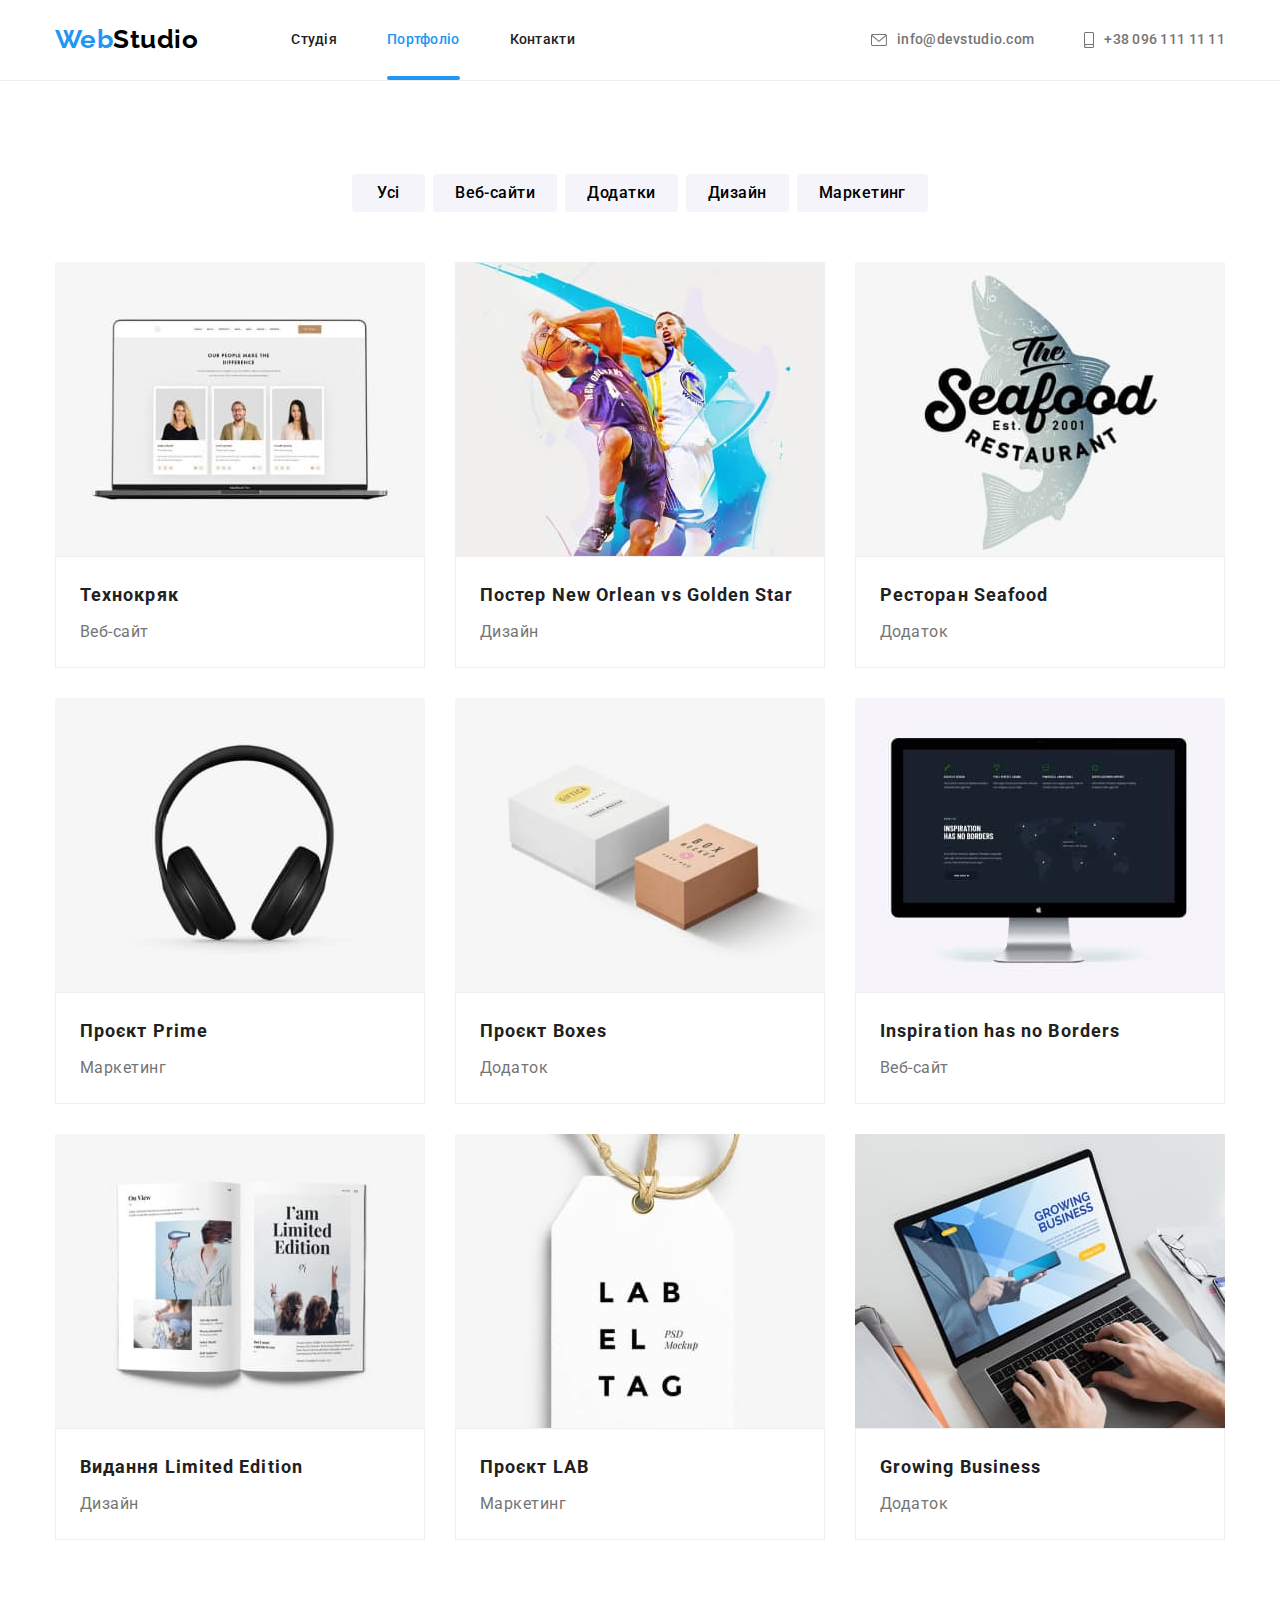
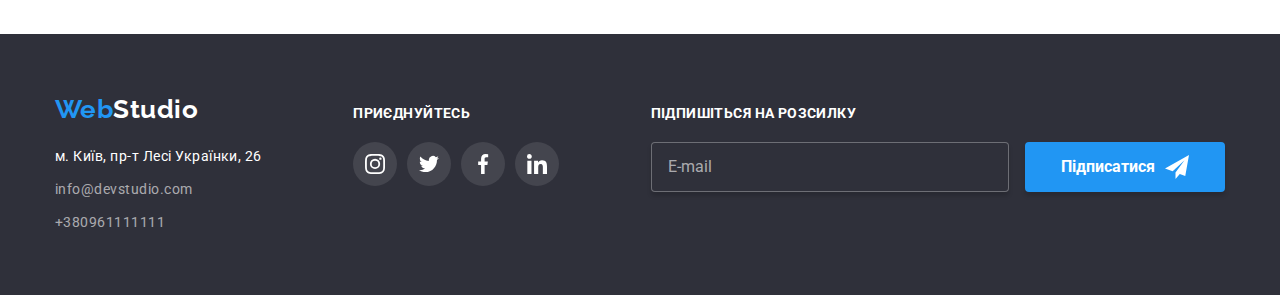
==== commit ba9e1787: "update hw" ====
--- a/portfolio.html
+++ b/portfolio.html
@@ -20,7 +20,7 @@
 
   <body>
     <!-- Header -->
-    <header class="header">
+    <header class="header header-line">
       <div class="container container-header">
         <!-- Navigation -->
         <nav class="main-nav">
@@ -32,8 +32,8 @@
             <li class="item">
               <a href="./index.html" class="link item-currents">Студія</a>
             </li>
-            <li class="item">
-              <a href="./portfolio.html" class="link current item-currents"
+            <li class="item item-current">
+              <a href="./portfolio.html" class="link current"
                 >Портфоліо</a
               >
             </li>
@@ -58,7 +58,7 @@
               <svg class="icon-tell" width="10" height="16">
                 <use href="./images/symbol-defs.svg#icon-smartphone"></use>
               </svg>
-              +380961111111</a
+              +38 096 111 11 11</a
             >
           </li>
         </ul>
--- a/css/main.min.css
+++ b/css/main.min.css
@@ -1 +1 @@
-:root{--background-main-color: #ffffff;--background-secondary-color: #f5f4fa;--footer-backgound: #2f303a;--primary-text-color: #212121;--secondary-text-color: #757575;--text-color: #000000;--white-color: #ffffff;--accent-color: #2196f3;--header-line: #ececec;--border-color: #eeeeee;--hero-btn-hover: #188ce8;--svg-color: #afb1b8;--time-duration: 250ms;--cubic-bezier: cubic-bezier(0.4, 0, 0.2, 1);--team-list-gap: 30px;--card-shadow: 0px 1px 3px rgba(0, 0, 0, 0.12), 0px 1px 1px rgba(0, 0, 0, 0.14), 0px 2px 1px rgba(0, 0, 0, 0.2)}body{background-color:var(--background-main-color);color:var(--primary-text-color);padding-top:80px;font-family:"Roboto",sans-serif;letter-spacing:.03em}img{display:block;max-width:100%;height:auto}.practice__image{display:block}.list{padding:0;margin:0;list-style:none}.container{margin-left:auto;margin-right:auto;width:1200px;padding-left:15px;padding-right:15px}.section{padding-top:94px;padding-bottom:94px}.visually-hidden{position:absolute;width:1px;height:1px;margin:-1px;border:0;padding:0;clip:rect(0 0 0 0);overflow:hidden}.main{padding-bottom:94px}.practice__title,.team-title,.clients-title{margin-top:0;margin-bottom:50px;font-weight:700;font-size:36px;line-height:1.16;text-align:center}.header{position:fixed;top:0;width:100%;z-index:1;background-color:var(--background-main-color)}.header{border-bottom:1px solid var(--header-line)}.container-header{padding:0;display:-webkit-box;display:-ms-flexbox;display:flex;-webkit-box-align:center;-ms-flex-align:center;align-items:center;padding-left:15px;padding-right:15px}.main-nav{display:-webkit-box;display:-ms-flexbox;display:flex}.site-nav .item+.item{margin-left:50px}.site-nav{display:-webkit-box;display:-ms-flexbox;display:flex;-webkit-box-align:center;-ms-flex-align:center;align-items:center}.link{padding-top:32px;padding-bottom:32px}.site-nav .link{display:block;color:var(--primary-text-color);font-weight:500;font-size:14px;line-height:1.14;letter-spacing:.02em;text-decoration:none;-webkit-transition:color var(--time-duration) var(--cubic-bezier);transition:color var(--time-duration) var(--cubic-bezier)}.site-nav .link:hover,.site-nav .link:focus{color:var(--accent-color)}.site-nav .link.current{color:var(--accent-color)}.item{position:relative}.item-currents::after{content:"";position:absolute;left:0;bottom:0;width:100%;height:4px;border-radius:2px;background-color:var(--accent-color);-webkit-transform:scaleX(0);transform:scaleX(0);-webkit-transition:-webkit-transform var(--time-duration) var(--cubic-bezier);transition:-webkit-transform var(--time-duration) var(--cubic-bezier);transition:transform var(--time-duration) var(--cubic-bezier);transition:transform var(--time-duration) var(--cubic-bezier), -webkit-transform var(--time-duration) var(--cubic-bezier)}.item-currents:hover::after,.item-currents:focus::after{-webkit-transform:scaleX(1);transform:scaleX(1)}.contact{display:-webkit-box;display:-ms-flexbox;display:flex;margin-left:auto}.contact .item+.item{margin-left:50px}.contact .links{display:-webkit-inline-box;display:-ms-inline-flexbox;display:inline-flex;color:var(--secondary-text-color);font-weight:500;font-size:14px;line-height:1.14;letter-spacing:.02em;text-decoration:none;-webkit-box-align:center;-ms-flex-align:center;align-items:center;-webkit-transition:fill var(--time-duration) var(--cubic-bezier),color var(--time-duration) var(--cubic-bezier);transition:fill var(--time-duration) var(--cubic-bezier),color var(--time-duration) var(--cubic-bezier)}.icon-mail{display:-webkit-box;display:-ms-flexbox;display:flex;-webkit-box-align:center;-ms-flex-align:center;align-items:center;fill:var(--secondary-text-color)}.icon-envelope,.icon-tell{margin-right:10px;cursor:pointer}.contact .links:hover,.contact .links:focus,.contact-link:hover,.contact-link:focus,.icon-mail:hover,.icon-mail:focus,.icon-tell:hover,.icon-tell:focus,.adress-link:hover,.adress-link:focus{color:var(--accent-color);fill:var(--accent-color)}.logo{margin-right:93px}.logo,.word{padding-top:24px;color:var(--text-color);font-family:"Raleway";font-style:normal;font-weight:700;font-size:26px;line-height:1.2;-webkit-text-decoration-line:none;text-decoration-line:none}.word{color:var(--accent-color)}.second{padding-top:0;margin-right:0;color:var(--background-main-color)}.secondary{color:var(--accent-color)}.hero__btn{display:inline-block;min-width:216px;height:50px;border-radius:4px;border:0;cursor:pointer;color:var(--white-color);background-color:var(--accent-color);font-weight:700;font-size:16px;line-height:1.87;text-align:center;letter-spacing:.06em;-webkit-transition:background-color var(--time-duration) var(--cubic-bezier),-webkit-box-shadow var(--time-duration) var(--cubic-bezier);transition:background-color var(--time-duration) var(--cubic-bezier),-webkit-box-shadow var(--time-duration) var(--cubic-bezier);transition:background-color var(--time-duration) var(--cubic-bezier),box-shadow var(--time-duration) var(--cubic-bezier);transition:background-color var(--time-duration) var(--cubic-bezier),box-shadow var(--time-duration) var(--cubic-bezier),-webkit-box-shadow var(--time-duration) var(--cubic-bezier)}.hero__btn:hover,.hero__btn:focus{background-color:var(--hero-btn-hover);-webkit-box-shadow:0px 4px 4px rgba(0,0,0,.15);box-shadow:0px 4px 4px rgba(0,0,0,.15)}.subscribe-btn,.submit-modal{display:-webkit-inline-box;display:-ms-inline-flexbox;display:inline-flex;width:200px;height:50px;margin-left:12px;padding:10px 28px;font-weight:700;font-size:16px;line-height:1.87;-webkit-box-pack:center;-ms-flex-pack:center;justify-content:center;-webkit-box-align:center;-ms-flex-align:center;align-items:center;border:2px solid var(--accent-color);border-radius:4px;background-color:var(--accent-color);color:var(--white-color);cursor:pointer;-webkit-box-shadow:0px 4px 4px rgba(0,0,0,.15);box-shadow:0px 4px 4px rgba(0,0,0,.15);-webkit-transition:background-color var(--time-duration) var(--cubic-bezier);transition:background-color var(--time-duration) var(--cubic-bezier)}.subscribe-btn:hover,.submit-modal:hover,.subscribe-btn:focus,.submit-modal:focus{background-color:var(--hero-btn-hover)}.subsribe-icon{margin-left:10px;fill:var(--white-color)}.modal-submit{display:-webkit-box;display:-ms-flexbox;display:flex;-webkit-box-align:center;-ms-flex-align:center;align-items:center;-webkit-box-pack:center;-ms-flex-pack:center;justify-content:center}.submit-modal:hover,.submit-modal:focus{background-color:var(--hero-btn-hover)}.filter__button{display:inline-block;padding-left:22px;padding-right:22px;min-width:73px;height:38px;background-color:var(--background-secondary-color);color:var(--text-color);cursor:pointer;border-radius:4px;border:0;font-weight:500;font-size:16px;line-height:1.62;text-align:center;letter-spacing:.03em;-webkit-transition:color var(--time-duration) var(--cubic-bezier),background-color var(--time-duration) var(--cubic-bezier),-webkit-box-shadow var(--time-duration) var(--cubic-bezier);transition:color var(--time-duration) var(--cubic-bezier),background-color var(--time-duration) var(--cubic-bezier),-webkit-box-shadow var(--time-duration) var(--cubic-bezier);transition:color var(--time-duration) var(--cubic-bezier),background-color var(--time-duration) var(--cubic-bezier),box-shadow var(--time-duration) var(--cubic-bezier);transition:color var(--time-duration) var(--cubic-bezier),background-color var(--time-duration) var(--cubic-bezier),box-shadow var(--time-duration) var(--cubic-bezier),-webkit-box-shadow var(--time-duration) var(--cubic-bezier)}.filter__button:hover,.filter__button:focus{background-color:var(--accent-color);color:var(--white-color);-webkit-box-shadow:0px 3px 1px rgba(0,0,0,.1),0px 1px 2px rgba(0,0,0,.08),0px 2px 2px rgba(0,0,0,.12);box-shadow:0px 3px 1px rgba(0,0,0,.1),0px 1px 2px rgba(0,0,0,.08),0px 2px 2px rgba(0,0,0,.12)}.filter .filter__btn+.filter__btn{margin-left:8px}.btn-close{position:relative}.close{position:absolute;display:-webkit-box;display:-ms-flexbox;display:flex;top:8px;right:8px;width:30px;height:30px;padding:6px;cursor:pointer;margin:0;padding:0;-webkit-box-pack:center;-ms-flex-pack:center;justify-content:center;-webkit-box-align:center;-ms-flex-align:center;align-items:center;background:var(--background-main-color);border:1px solid rgba(0,0,0,.1);border-radius:50px;-webkit-transition:fill var(--time-duration) var(--cubic-bezier);transition:fill var(--time-duration) var(--cubic-bezier)}.btn-close:hover .close,.btn-close:focus-within .close{fill:var(--accent-color)}.hero{padding-top:200px;padding-bottom:200px;height:600px;min-width:1600px;background-image:-webkit-gradient(linear, left top, left bottom, from(rgba(47, 48, 58, 0.4)), to(rgba(47, 48, 58, 0.4))),url("../images/background.jpg");background-image:linear-gradient(rgba(47, 48, 58, 0.4), rgba(47, 48, 58, 0.4)),url("../images/background.jpg");background-color:var(--footer-backgound);background-size:contain;background-repeat:no-repeat;background-position:center;text-align:center}.hero__title{margin-top:0;margin-bottom:30px;margin-left:auto;margin-right:auto;width:696px;height:120px;font-weight:900;font-size:44px;line-height:1.36;text-align:center;letter-spacing:.06em;text-transform:uppercase;color:var(--white-color)}.advantages-list{display:-webkit-box;display:-ms-flexbox;display:flex;-webkit-box-pack:justify;-ms-flex-pack:justify;justify-content:space-between}.advantages{padding-bottom:0}.advantages-list .item+.item{margin-left:30px}.advantages-title{margin-top:0;margin-bottom:10px;font-weight:700;font-size:14px;line-height:1.14;text-transform:uppercase}.advantages-text{margin-top:0;margin-bottom:0;font-weight:400;font-size:14px;line-height:1.71;color:var(--secondary-text-color)}.box{display:inline-block;width:270px;height:120px;margin-bottom:30px;background-color:var(--background-secondary-color);border-radius:4px}.box-icon{display:block;width:270px;height:120px;padding:25px 100px;text-align:center;margin-bottom:30px}.practice__list{display:-webkit-box;display:-ms-flexbox;display:flex;-webkit-box-pack:justify;-ms-flex-pack:justify;justify-content:space-between}.practice__img{position:relative}.practice__box{display:-webkit-box;display:-ms-flexbox;display:flex;position:absolute;width:100%;height:70px;padding:0;margin:0;bottom:0;-webkit-box-pack:center;-ms-flex-pack:center;justify-content:center;-webkit-box-align:center;-ms-flex-align:center;align-items:center;font-weight:700;font-size:14px;line-height:1.14;text-align:center;letter-spacing:.03em;background-color:rgba(47,48,58,.8);color:var(--white-color)}.team{background-color:var(--background-secondary-color)}.team-list{display:-webkit-box;display:-ms-flexbox;display:flex}.card-thumb{background-color:var(--background-main-color)}.team-list{padding:0;margin:0;list-style:none;display:-webkit-box;display:-ms-flexbox;display:flex;-ms-flex-wrap:wrap;flex-wrap:wrap;margin-left:calc(-1*var(--team-list-gap));margin-top:calc(-1*var(--team-list-gap))}.team-list>.card{-ms-flex-preferred-size:calc(25% - var(--team-list-gap));flex-basis:calc(25% - var(--team-list-gap));margin-left:var(--team-list-gap);margin-top:var(--team-list-gap)}.card{-webkit-box-shadow:var(--card-shadow);box-shadow:var(--card-shadow);border-radius:0 0 4px 4px;overflow:hidden}.card-content,.box-social{background-color:var(--background-main-color)}.team-name{margin:0;padding-top:30px;padding-bottom:10px;color:var(--primary-text-color);font-weight:500;font-size:16px;line-height:1.18;text-align:center}.team-text{margin-top:0;margin-bottom:0;color:var(--secondary-text-color);padding-bottom:16px;font-weight:400;font-size:16px;line-height:1.18;text-align:center}.social{display:-webkit-box;display:-ms-flexbox;display:flex;padding-bottom:30px;margin:0;-webkit-box-pack:center;-ms-flex-pack:center;justify-content:center;-webkit-box-align:center;-ms-flex-align:center;align-items:center}.social-link{display:-webkit-box;display:-ms-flexbox;display:flex;width:44px;height:44px;border-radius:50px;-webkit-box-pack:center;-ms-flex-pack:center;justify-content:center;-webkit-box-align:center;-ms-flex-align:center;align-items:center;background-color:var(--background-main-color);fill:var(--svg-color);-webkit-transition:fill var(--time-duration) var(--cubic-bezier),background-color var(--time-duration) var(--cubic-bezier);transition:fill var(--time-duration) var(--cubic-bezier),background-color var(--time-duration) var(--cubic-bezier)}.social-link:hover,.social-link:focus{background-color:var(--accent-color);fill:var(--white-color)}.social-item+.social-item{margin-left:10px}.clients-list{display:-webkit-box;display:-ms-flexbox;display:flex}.client-link{display:-webkit-box;display:-ms-flexbox;display:flex;width:170px;height:92px;border:1px solid var(--svg-color);border-radius:4px;fill:var(--svg-color);-webkit-box-pack:center;-ms-flex-pack:center;justify-content:center;-webkit-box-align:center;-ms-flex-align:center;align-items:center;-webkit-transition:fill var(--time-duration) var(--cubic-bezier),border-color var(--time-duration) var(--cubic-bezier);transition:fill var(--time-duration) var(--cubic-bezier),border-color var(--time-duration) var(--cubic-bezier)}.client-link:hover,.client-link:focus{fill:var(--accent-color);border-color:var(--accent-color)}.icon-client+.icon-client{margin-left:30px}.content-title{margin-top:0;margin-bottom:4px;font-weight:700;font-size:18px;line-height:2;letter-spacing:.06em}.content-text{margin-top:0;margin-bottom:0;font-weight:400;font-size:16px;line-height:1.87;color:var(--secondary-text-color)}.filter{display:-webkit-box;display:-ms-flexbox;display:flex;margin-bottom:50px;-webkit-box-pack:center;-ms-flex-pack:center;justify-content:center}.content-list{display:-webkit-box;display:-ms-flexbox;display:flex;-ms-flex-wrap:wrap;flex-wrap:wrap;margin-left:calc(-1*var(--team-list-gap));margin-top:calc(-1*var(--team-list-gap))}.content-list>.card-filter{-ms-flex-preferred-size:calc(33.3333333333% - var(--team-list-gap));flex-basis:calc(33.3333333333% - var(--team-list-gap));margin-left:var(--team-list-gap);margin-top:var(--team-list-gap)}.card-filter{-webkit-box-shadow:border 1px solid var(--border-color);box-shadow:border 1px solid var(--border-color)}.card-filter:hover,.card-filter:focus{-webkit-box-shadow:0px 1px 1px rgba(0,0,0,.12),0px 4px 4px rgba(0,0,0,.06),1px 4px 6px rgba(0,0,0,.16);box-shadow:0px 1px 1px rgba(0,0,0,.12),0px 4px 4px rgba(0,0,0,.06),1px 4px 6px rgba(0,0,0,.16);-webkit-transition:-webkit-box-shadow var(--time-duration) var(--cubic-bezier);transition:-webkit-box-shadow var(--time-duration) var(--cubic-bezier);transition:box-shadow var(--time-duration) var(--cubic-bezier);transition:box-shadow var(--time-duration) var(--cubic-bezier), -webkit-box-shadow var(--time-duration) var(--cubic-bezier)}.link-card{text-decoration:none;color:inherit}.wraper{padding:20px 24px;background:var(--white-color);border:1px solid var(--border-color)}.card-thumbs{position:relative;overflow:hidden}.card-overlay{position:absolute;top:0;margin:0;width:100%;height:100%;padding:63px 24px;font-size:18px;line-height:1.56;letter-spacing:.03em;background-color:rgba(33,150,243,.9);color:var(--white-color);opacity:0;-webkit-transform:translateY(100%);transform:translateY(100%);-webkit-transition:opacity var(--time-duration) var(--cubic-bezier),-webkit-transform var(--time-duration) var(--cubic-bezier);transition:opacity var(--time-duration) var(--cubic-bezier),-webkit-transform var(--time-duration) var(--cubic-bezier);transition:transform var(--time-duration) var(--cubic-bezier),opacity var(--time-duration) var(--cubic-bezier);transition:transform var(--time-duration) var(--cubic-bezier),opacity var(--time-duration) var(--cubic-bezier),-webkit-transform var(--time-duration) var(--cubic-bezier)}.card-filter:hover .card-overlay,.card-filter:focus .card-overlay{opacity:1;-webkit-transform:translateY(0);transform:translateY(0)}.footer{background-color:var(--footer-backgound)}.adress-box{display:block}.container-footer{display:-webkit-box;display:-ms-flexbox;display:flex;padding-top:60px;padding-bottom:60px;-webkit-box-pack:justify;-ms-flex-pack:justify;justify-content:space-between}.contact-link{-webkit-text-decoration-line:none;text-decoration-line:none;-webkit-transition:color var(--time-duration) var(--cubic-bezier);transition:color var(--time-duration) var(--cubic-bezier)}.contacts-link:not(:last-child){margin-bottom:9px}.address{margin-top:20px;font-style:inherit}.adress-link{font-size:14px;line-height:1.71;-webkit-text-decoration-line:none;text-decoration-line:none;color:var(--background-main-color);-webkit-transition:color var(--time-duration) var(--cubic-bezier);transition:color var(--time-duration) var(--cubic-bezier)}.contact-link{font-size:14px;line-height:1.71;color:rgba(255,255,255,.6)}.box-social-footer{margin-left:70px;padding-top:12px}.text-footer{margin-top:0;margin-bottom:20px;font-weight:700;font-size:14px;line-height:1.14;letter-spacing:.03em;text-transform:uppercase;color:var(--white-color)}.social-footer{display:-webkit-box;display:-ms-flexbox;display:flex;padding-bottom:0;margin:0}.social-link-footer{display:-webkit-box;display:-ms-flexbox;display:flex;width:44px;height:44px;border-radius:50px;-webkit-box-pack:center;-ms-flex-pack:center;justify-content:center;-webkit-box-align:center;-ms-flex-align:center;align-items:center;background-color:rgba(255,255,255,.1);fill:var(--white-color);-webkit-transition:background-color var(--time-duration) var(--cubic-bezier);transition:background-color var(--time-duration) var(--cubic-bezier)}.social-link-footer:hover,.social-link-footer:focus{background-color:var(--accent-color)}.social-item+.social-item{margin-left:10px}.subscribe{margin-left:70px}.subscribe-title{margin:0;padding-top:12px;padding-bottom:20px;font-weight:700;font-size:14px;line-height:1.14;letter-spacing:.03em;text-transform:uppercase;color:var(--white-color)}.subscribe-window{width:358px;height:50px;padding:15px 16px;background-color:var(--footer-backgound);color:var(--white-color);border:1px solid rgba(255,255,255,.3);border-radius:4px;-webkit-box-shadow:0px 4px 4px rgba(0,0,0,.15);box-shadow:0px 4px 4px rgba(0,0,0,.15);outline:none;-webkit-transition:border var(--time-duration) var(--cubic-bezier);transition:border var(--time-duration) var(--cubic-bezier)}.subscribe-window:hover,.subscribe-window:focus-within{border:1px solid var(--accent-color)}.subscribe-window::-webkit-input-placeholder{color:rgba(255,255,255,.6)}.subscribe-window::-moz-placeholder{color:rgba(255,255,255,.6)}.subscribe-window:-ms-input-placeholder{color:rgba(255,255,255,.6)}.subscribe-window::-ms-input-placeholder{color:rgba(255,255,255,.6)}.subscribe-window::placeholder{color:rgba(255,255,255,.6)}.backdrop{position:fixed;top:0;left:0;width:100%;height:100%;background-color:rgba(0,0,0,.2);z-index:2;opacity:1;-webkit-transition:opacity var(--time-duration) var(--cubic-bezier);transition:opacity var(--time-duration) var(--cubic-bezier)}.backdrop.is-hidden{opacity:0;pointer-events:none}.backdrop.is-hidden .modal{-webkit-transform:translate(-50%, -50%) scale(0.3);transform:translate(-50%, -50%) scale(0.3)}.modal{position:absolute;top:50%;left:50%;-webkit-transform:translate(-50%, -50%) scale(1);transform:translate(-50%, -50%) scale(1);width:528px;height:581px;border-radius:4px;-webkit-box-shadow:0px 1px 3px rgba(0,0,0,.12),0px 1px 1px rgba(0,0,0,.14),0px 2px 1px rgba(0,0,0,.2);box-shadow:0px 1px 3px rgba(0,0,0,.12),0px 1px 1px rgba(0,0,0,.14),0px 2px 1px rgba(0,0,0,.2);background-color:var(--background-main-color);-webkit-transition:-webkit-transform var(--time-duration) var(--cubic-bezier);transition:-webkit-transform var(--time-duration) var(--cubic-bezier);transition:transform var(--time-duration) var(--cubic-bezier);transition:transform var(--time-duration) var(--cubic-bezier), -webkit-transform var(--time-duration) var(--cubic-bezier)}textarea{resize:none;width:100%;height:120px;padding:12px 16px;border:1px solid rgba(33,33,33,.2);border-radius:4px;outline:none;-webkit-transition:border var(--time-duration) var(--cubic-bezier);transition:border var(--time-duration) var(--cubic-bezier)}.form{padding:40px}.modal-title{margin:0;padding-bottom:12px;font-weight:700;font-size:20px;line-height:1.15;text-align:center;letter-spacing:.03em;color:var(--primary-text-color)}.form-field{display:-webkit-box;display:-ms-flexbox;display:flex;-webkit-box-orient:vertical;-webkit-box-direction:normal;-ms-flex-direction:column;flex-direction:column;position:relative;margin-bottom:10px;font-weight:400;font-size:12px;line-height:1.16;letter-spacing:.01em;cursor:pointer;color:var(--secondary-text-color)}.icon{position:absolute;left:15px;top:50%;cursor:pointer;fill:var(--primary-text-color);-webkit-transition:fill var(--time-duration) var(--cubic-bezier);transition:fill var(--time-duration) var(--cubic-bezier)}.form-input{position:relative;width:100%;height:40px;padding:12px 15px;padding-left:42px;margin-top:5px;border-radius:4px;border:1px solid rgba(33,33,33,.2);outline:none;-webkit-transition:border var(--time-duration) var(--cubic-bezier);transition:border var(--time-duration) var(--cubic-bezier)}.form-field:focus-within>.icon,.form-field:hover>.icon{fill:#2196f3}.form-field:focus-within .form-input,.form-field:hover .form-input{border:1px solid var(--accent-color)}.comments{display:-webkit-box;display:-ms-flexbox;display:flex;-webkit-box-orient:vertical;-webkit-box-direction:normal;-ms-flex-direction:column;flex-direction:column;font-weight:400;font-size:12px;line-height:1.16;letter-spacing:.01em;cursor:pointer;color:var(--secondary-text-color)}.comment-box{margin-top:4px;margin-bottom:20px;-webkit-transition:var(--time-duration) var(--cubic-bezier);transition:var(--time-duration) var(--cubic-bezier)}.comment-box::-webkit-input-placeholder{color:rgba(117,117,117,.5019607843)}.comment-box::-moz-placeholder{color:rgba(117,117,117,.5019607843)}.comment-box:-ms-input-placeholder{color:rgba(117,117,117,.5019607843)}.comment-box::-ms-input-placeholder{color:rgba(117,117,117,.5019607843)}.comment-box::placeholder{color:rgba(117,117,117,.5019607843)}.comments:hover .comment-box,.comments:focus-within .comment-box{border:1px solid var(--accent-color)}.checkbox-label{display:-webkit-box;display:-ms-flexbox;display:flex;-webkit-box-align:center;-ms-flex-align:center;align-items:center;-webkit-box-pack:center;-ms-flex-pack:center;justify-content:center;cursor:pointer;margin-bottom:30px;font-size:14px;line-height:1.71;letter-spacing:.03em;color:var(--secondary-text-color)}.checkbox{position:absolute;width:1px;height:1px;margin:-1px;border:0;padding:0;clip:rect(0 0 0 0);overflow:hidden}.checkbox-link{margin-left:5px;color:var(--accent-color)}.checkbox-icon{content:"";display:inline-block;width:15px;height:15px;margin-right:8px;border:2px solid #000;border-radius:4px;-webkit-transition:var(--time-duration) var(--cubic-bezier);transition:var(--time-duration) var(--cubic-bezier)}.checkbox:checked+.checkbox-icon{border-color:var(--accent-color);background-color:var(--accent-color);background-image:url(../images/check.svg);background-size:contain;background-origin:border-box}/*# sourceMappingURL=main.min.css.map */+:root{--background-main-color: #ffffff;--background-secondary-color: #f5f4fa;--footer-backgound: #2f303a;--primary-text-color: #212121;--secondary-text-color: #757575;--text-color: #000000;--white-color: #ffffff;--accent-color: #2196f3;--header-line: #ececec;--border-color: #eeeeee;--hero-btn-hover: #188ce8;--svg-color: #afb1b8;--time-duration: 250ms;--cubic-bezier: cubic-bezier(0.4, 0, 0.2, 1);--team-list-gap: 30px;--card-shadow: 0px 1px 3px rgba(0, 0, 0, 0.12), 0px 1px 1px rgba(0, 0, 0, 0.14), 0px 2px 1px rgba(0, 0, 0, 0.2)}body{background-color:var(--background-main-color);color:var(--primary-text-color);padding-top:80px;font-family:"Roboto",sans-serif;letter-spacing:.03em}img{display:block;max-width:100%;height:auto}.practice__image{display:block}.list{padding:0;margin:0;list-style:none}.container{margin-left:auto;margin-right:auto;width:1200px;padding-left:15px;padding-right:15px}.section{padding-top:94px;padding-bottom:94px}.visually-hidden{position:absolute;width:1px;height:1px;margin:-1px;border:0;padding:0;clip:rect(0 0 0 0);overflow:hidden}.main{padding-bottom:94px}.practice__title,.team-title,.clients-title{margin-top:0;margin-bottom:50px;font-weight:700;font-size:36px;line-height:1.16;text-align:center}.header{position:fixed;top:0;width:100%;z-index:1;background-color:var(--background-main-color)}.header-line{border-bottom:1px solid var(--header-line)}.container-header{padding:0;display:-webkit-box;display:-ms-flexbox;display:flex;-webkit-box-align:center;-ms-flex-align:center;align-items:center;padding-left:15px;padding-right:15px}.main-nav{display:-webkit-box;display:-ms-flexbox;display:flex}.site-nav .item+.item{margin-left:50px}.site-nav{display:-webkit-box;display:-ms-flexbox;display:flex;-webkit-box-align:center;-ms-flex-align:center;align-items:center}.link{padding-top:32px;padding-bottom:32px}.site-nav .link{display:block;color:var(--primary-text-color);font-weight:500;font-size:14px;line-height:1.14;letter-spacing:.02em;text-decoration:none;-webkit-transition:color var(--time-duration) var(--cubic-bezier);transition:color var(--time-duration) var(--cubic-bezier)}.site-nav .link:hover,.site-nav .link:focus{color:var(--accent-color)}.site-nav .link.current{color:var(--accent-color)}.item{position:relative}.item-current::after{content:"";position:absolute;left:0;bottom:0;width:100%;height:4px;border-radius:2px;background-color:var(--accent-color)}.item-currents::after{content:"";position:absolute;left:0;bottom:0;width:100%;height:4px;border-radius:2px;background-color:var(--accent-color);-webkit-transform:scaleX(0);transform:scaleX(0);-webkit-transition:-webkit-transform var(--time-duration) var(--cubic-bezier);transition:-webkit-transform var(--time-duration) var(--cubic-bezier);transition:transform var(--time-duration) var(--cubic-bezier);transition:transform var(--time-duration) var(--cubic-bezier), -webkit-transform var(--time-duration) var(--cubic-bezier)}.item-currents:hover::after,.item-currents:focus::after{-webkit-transform:scaleX(1);transform:scaleX(1)}.contact{display:-webkit-box;display:-ms-flexbox;display:flex;margin-left:auto}.contact .item+.item{margin-left:50px}.contact .links{display:-webkit-inline-box;display:-ms-inline-flexbox;display:inline-flex;color:var(--secondary-text-color);font-weight:500;font-size:14px;line-height:1.14;letter-spacing:.02em;text-decoration:none;-webkit-box-align:center;-ms-flex-align:center;align-items:center;-webkit-transition:fill var(--time-duration) var(--cubic-bezier),color var(--time-duration) var(--cubic-bezier);transition:fill var(--time-duration) var(--cubic-bezier),color var(--time-duration) var(--cubic-bezier)}.icon-mail{display:-webkit-box;display:-ms-flexbox;display:flex;-webkit-box-align:center;-ms-flex-align:center;align-items:center;fill:var(--secondary-text-color)}.icon-envelope,.icon-tell{margin-right:10px;cursor:pointer}.contact .links:hover,.contact .links:focus,.contact-link:hover,.contact-link:focus,.icon-mail:hover,.icon-mail:focus,.icon-tell:hover,.icon-tell:focus,.adress-link:hover,.adress-link:focus{color:var(--accent-color);fill:var(--accent-color)}.logo{margin-right:93px}.logo,.word{padding-top:24px;color:var(--text-color);font-family:"Raleway";font-style:normal;font-weight:700;font-size:26px;line-height:1.2;-webkit-text-decoration-line:none;text-decoration-line:none}.word{color:var(--accent-color)}.second{padding-top:0;margin-right:0;color:var(--background-main-color)}.secondary{color:var(--accent-color)}.hero__btn{display:inline-block;min-width:216px;height:50px;border-radius:4px;border:0;cursor:pointer;color:var(--white-color);background-color:var(--accent-color);font-weight:700;font-size:16px;line-height:1.87;text-align:center;letter-spacing:.06em;-webkit-transition:background-color var(--time-duration) var(--cubic-bezier),-webkit-box-shadow var(--time-duration) var(--cubic-bezier);transition:background-color var(--time-duration) var(--cubic-bezier),-webkit-box-shadow var(--time-duration) var(--cubic-bezier);transition:background-color var(--time-duration) var(--cubic-bezier),box-shadow var(--time-duration) var(--cubic-bezier);transition:background-color var(--time-duration) var(--cubic-bezier),box-shadow var(--time-duration) var(--cubic-bezier),-webkit-box-shadow var(--time-duration) var(--cubic-bezier)}.hero__btn:hover,.hero__btn:focus{background-color:var(--hero-btn-hover);-webkit-box-shadow:0px 4px 4px rgba(0,0,0,.15);box-shadow:0px 4px 4px rgba(0,0,0,.15)}.subscribe-btn,.submit-modal{display:-webkit-inline-box;display:-ms-inline-flexbox;display:inline-flex;width:200px;height:50px;margin-left:12px;padding:10px 28px;font-weight:700;font-size:16px;line-height:1.87;-webkit-box-pack:center;-ms-flex-pack:center;justify-content:center;-webkit-box-align:center;-ms-flex-align:center;align-items:center;border:2px solid var(--accent-color);border-radius:4px;background-color:var(--accent-color);color:var(--white-color);cursor:pointer;-webkit-box-shadow:0px 4px 4px rgba(0,0,0,.15);box-shadow:0px 4px 4px rgba(0,0,0,.15);-webkit-transition:background-color var(--time-duration) var(--cubic-bezier);transition:background-color var(--time-duration) var(--cubic-bezier)}.subscribe-btn:hover,.submit-modal:hover,.subscribe-btn:focus,.submit-modal:focus{background-color:var(--hero-btn-hover)}.subsribe-icon{margin-left:10px;fill:var(--white-color)}.modal-submit{display:-webkit-box;display:-ms-flexbox;display:flex;-webkit-box-align:center;-ms-flex-align:center;align-items:center;-webkit-box-pack:center;-ms-flex-pack:center;justify-content:center}.submit-modal:hover,.submit-modal:focus{background-color:var(--hero-btn-hover)}.filter{display:-webkit-box;display:-ms-flexbox;display:flex;margin-bottom:50px;-webkit-box-pack:center;-ms-flex-pack:center;justify-content:center}.filter__button{display:inline-block;padding-left:22px;padding-right:22px;min-width:73px;height:38px;background-color:var(--background-secondary-color);color:var(--text-color);cursor:pointer;border-radius:4px;border:0;font-weight:500;font-size:16px;line-height:1.62;text-align:center;letter-spacing:.03em;-webkit-transition:color var(--time-duration) var(--cubic-bezier),background-color var(--time-duration) var(--cubic-bezier),-webkit-box-shadow var(--time-duration) var(--cubic-bezier);transition:color var(--time-duration) var(--cubic-bezier),background-color var(--time-duration) var(--cubic-bezier),-webkit-box-shadow var(--time-duration) var(--cubic-bezier);transition:color var(--time-duration) var(--cubic-bezier),background-color var(--time-duration) var(--cubic-bezier),box-shadow var(--time-duration) var(--cubic-bezier);transition:color var(--time-duration) var(--cubic-bezier),background-color var(--time-duration) var(--cubic-bezier),box-shadow var(--time-duration) var(--cubic-bezier),-webkit-box-shadow var(--time-duration) var(--cubic-bezier)}.filter__button:hover,.filter__button:focus{background-color:var(--accent-color);color:var(--white-color);-webkit-box-shadow:0px 3px 1px rgba(0,0,0,.1),0px 1px 2px rgba(0,0,0,.08),0px 2px 2px rgba(0,0,0,.12);box-shadow:0px 3px 1px rgba(0,0,0,.1),0px 1px 2px rgba(0,0,0,.08),0px 2px 2px rgba(0,0,0,.12)}.filter .filter__btn+.filter__btn{margin-left:8px}.btn-close{position:relative}.close{position:absolute;display:-webkit-box;display:-ms-flexbox;display:flex;top:8px;right:8px;width:30px;height:30px;padding:6px;cursor:pointer;margin:0;padding:0;-webkit-box-pack:center;-ms-flex-pack:center;justify-content:center;-webkit-box-align:center;-ms-flex-align:center;align-items:center;background:var(--background-main-color);border:1px solid rgba(0,0,0,.1);border-radius:50px;-webkit-transition:fill var(--time-duration) var(--cubic-bezier);transition:fill var(--time-duration) var(--cubic-bezier)}.btn-close:hover .close,.btn-close:focus-within .close{fill:var(--accent-color)}.hero{padding-top:200px;padding-bottom:200px;height:600px;min-width:1600px;background-image:-webkit-gradient(linear, left top, left bottom, from(rgba(47, 48, 58, 0.4)), to(rgba(47, 48, 58, 0.4))),url("../images/background.jpg");background-image:linear-gradient(rgba(47, 48, 58, 0.4), rgba(47, 48, 58, 0.4)),url("../images/background.jpg");background-color:var(--footer-backgound);background-size:contain;background-repeat:no-repeat;background-position:center;text-align:center}.hero__title{margin-top:0;margin-bottom:30px;margin-left:auto;margin-right:auto;width:696px;height:120px;font-weight:900;font-size:44px;line-height:1.36;text-align:center;letter-spacing:.06em;text-transform:uppercase;color:var(--white-color)}.advantages-list{display:-webkit-box;display:-ms-flexbox;display:flex;-webkit-box-pack:justify;-ms-flex-pack:justify;justify-content:space-between}.advantages{padding-bottom:0}.advantages-list .item+.item{margin-left:30px}.advantages-title{margin-top:0;margin-bottom:10px;font-weight:700;font-size:14px;line-height:1.14;text-transform:uppercase}.advantages-text{margin-top:0;margin-bottom:0;font-weight:400;font-size:14px;line-height:1.71;color:var(--secondary-text-color)}.box{display:inline-block;width:270px;height:120px;margin-bottom:30px;background-color:var(--background-secondary-color);border-radius:4px}.box-icon{display:block;width:270px;height:120px;padding:25px 100px;text-align:center;margin-bottom:30px}.practice__list{display:-webkit-box;display:-ms-flexbox;display:flex;-webkit-box-pack:justify;-ms-flex-pack:justify;justify-content:space-between}.practice__img{position:relative}.practice__box{display:-webkit-box;display:-ms-flexbox;display:flex;position:absolute;width:100%;height:70px;padding:0;margin:0;bottom:0;-webkit-box-pack:center;-ms-flex-pack:center;justify-content:center;-webkit-box-align:center;-ms-flex-align:center;align-items:center;font-weight:700;font-size:14px;line-height:1.14;text-align:center;letter-spacing:.03em;background-color:rgba(47,48,58,.8);color:var(--white-color)}.team{background-color:var(--background-secondary-color)}.team-list{display:-webkit-box;display:-ms-flexbox;display:flex}.card-thumb{background-color:var(--background-main-color)}.team-list{padding:0;margin:0;list-style:none;display:-webkit-box;display:-ms-flexbox;display:flex;-ms-flex-wrap:wrap;flex-wrap:wrap;margin-left:calc(-1*var(--team-list-gap));margin-top:calc(-1*var(--team-list-gap))}.team-list>.card{-ms-flex-preferred-size:calc(25% - var(--team-list-gap));flex-basis:calc(25% - var(--team-list-gap));margin-left:var(--team-list-gap);margin-top:var(--team-list-gap)}.card{-webkit-box-shadow:var(--card-shadow);box-shadow:var(--card-shadow);border-radius:0 0 4px 4px;overflow:hidden}.card-content,.box-social{background-color:var(--background-main-color)}.team-name{margin:0;padding-top:30px;padding-bottom:10px;color:var(--primary-text-color);font-weight:500;font-size:16px;line-height:1.18;text-align:center}.team-text{margin-top:0;margin-bottom:0;color:var(--secondary-text-color);padding-bottom:16px;font-weight:400;font-size:16px;line-height:1.18;text-align:center}.social{display:-webkit-box;display:-ms-flexbox;display:flex;padding-bottom:30px;margin:0;-webkit-box-pack:center;-ms-flex-pack:center;justify-content:center;-webkit-box-align:center;-ms-flex-align:center;align-items:center}.social-link{display:-webkit-box;display:-ms-flexbox;display:flex;width:44px;height:44px;border-radius:50px;-webkit-box-pack:center;-ms-flex-pack:center;justify-content:center;-webkit-box-align:center;-ms-flex-align:center;align-items:center;background-color:var(--background-main-color);fill:var(--svg-color);-webkit-transition:fill var(--time-duration) var(--cubic-bezier),background-color var(--time-duration) var(--cubic-bezier);transition:fill var(--time-duration) var(--cubic-bezier),background-color var(--time-duration) var(--cubic-bezier)}.social-link:hover,.social-link:focus{background-color:var(--accent-color);fill:var(--white-color)}.social-item+.social-item{margin-left:10px}.clients-list{display:-webkit-box;display:-ms-flexbox;display:flex}.client-link{display:-webkit-box;display:-ms-flexbox;display:flex;width:170px;height:92px;border:1px solid var(--svg-color);border-radius:4px;fill:var(--svg-color);-webkit-box-pack:center;-ms-flex-pack:center;justify-content:center;-webkit-box-align:center;-ms-flex-align:center;align-items:center;-webkit-transition:fill var(--time-duration) var(--cubic-bezier),border-color var(--time-duration) var(--cubic-bezier);transition:fill var(--time-duration) var(--cubic-bezier),border-color var(--time-duration) var(--cubic-bezier)}.client-link:hover,.client-link:focus{fill:var(--accent-color);border-color:var(--accent-color)}.icon-client+.icon-client{margin-left:30px}.content-title{margin-top:0;margin-bottom:4px;font-weight:700;font-size:18px;line-height:2;letter-spacing:.06em}.content-text{margin-top:0;margin-bottom:0;font-weight:400;font-size:16px;line-height:1.87;color:var(--secondary-text-color)}.content-list{display:-webkit-box;display:-ms-flexbox;display:flex;-ms-flex-wrap:wrap;flex-wrap:wrap;margin-left:calc(-1*var(--team-list-gap));margin-top:calc(-1*var(--team-list-gap))}.content-list>.card-filter{-ms-flex-preferred-size:calc(33.3333333333% - var(--team-list-gap));flex-basis:calc(33.3333333333% - var(--team-list-gap));margin-left:var(--team-list-gap);margin-top:var(--team-list-gap)}.card-filter{-webkit-box-shadow:border 1px solid var(--border-color);box-shadow:border 1px solid var(--border-color)}.card-filter:hover,.card-filter:focus{-webkit-box-shadow:0px 1px 1px rgba(0,0,0,.12),0px 4px 4px rgba(0,0,0,.06),1px 4px 6px rgba(0,0,0,.16);box-shadow:0px 1px 1px rgba(0,0,0,.12),0px 4px 4px rgba(0,0,0,.06),1px 4px 6px rgba(0,0,0,.16);-webkit-transition:-webkit-box-shadow var(--time-duration) var(--cubic-bezier);transition:-webkit-box-shadow var(--time-duration) var(--cubic-bezier);transition:box-shadow var(--time-duration) var(--cubic-bezier);transition:box-shadow var(--time-duration) var(--cubic-bezier), -webkit-box-shadow var(--time-duration) var(--cubic-bezier)}.link-card{text-decoration:none;color:inherit}.wraper{padding:20px 24px;background:var(--white-color);border:1px solid var(--border-color)}.card-thumbs{position:relative;overflow:hidden}.card-overlay{position:absolute;top:0;margin:0;width:100%;height:100%;padding:63px 24px;font-size:18px;line-height:1.56;letter-spacing:.03em;background-color:rgba(33,150,243,.9);color:var(--white-color);opacity:0;-webkit-transform:translateY(100%);transform:translateY(100%);-webkit-transition:opacity var(--time-duration) var(--cubic-bezier),-webkit-transform var(--time-duration) var(--cubic-bezier);transition:opacity var(--time-duration) var(--cubic-bezier),-webkit-transform var(--time-duration) var(--cubic-bezier);transition:transform var(--time-duration) var(--cubic-bezier),opacity var(--time-duration) var(--cubic-bezier);transition:transform var(--time-duration) var(--cubic-bezier),opacity var(--time-duration) var(--cubic-bezier),-webkit-transform var(--time-duration) var(--cubic-bezier)}.card-filter:hover .card-overlay,.card-filter:focus .card-overlay{opacity:1;-webkit-transform:translateY(0);transform:translateY(0)}.footer{background-color:var(--footer-backgound)}.adress-box{display:block}.container-footer{display:-webkit-box;display:-ms-flexbox;display:flex;padding-top:60px;padding-bottom:60px;-webkit-box-pack:justify;-ms-flex-pack:justify;justify-content:space-between}.contact-link{-webkit-text-decoration-line:none;text-decoration-line:none;-webkit-transition:color var(--time-duration) var(--cubic-bezier);transition:color var(--time-duration) var(--cubic-bezier)}.contacts-link:not(:last-child){margin-bottom:9px}.address{margin-top:20px;font-style:inherit}.adress-link{font-size:14px;line-height:1.71;-webkit-text-decoration-line:none;text-decoration-line:none;color:var(--background-main-color);-webkit-transition:color var(--time-duration) var(--cubic-bezier);transition:color var(--time-duration) var(--cubic-bezier)}.contact-link{font-size:14px;line-height:1.71;color:rgba(255,255,255,.6)}.box-social-footer{margin-left:70px;padding-top:12px}.text-footer{margin-top:0;margin-bottom:20px;font-weight:700;font-size:14px;line-height:1.14;letter-spacing:.03em;text-transform:uppercase;color:var(--white-color)}.social-footer{display:-webkit-box;display:-ms-flexbox;display:flex;padding-bottom:0;margin:0}.social-link-footer{display:-webkit-box;display:-ms-flexbox;display:flex;width:44px;height:44px;border-radius:50px;-webkit-box-pack:center;-ms-flex-pack:center;justify-content:center;-webkit-box-align:center;-ms-flex-align:center;align-items:center;background-color:rgba(255,255,255,.1);fill:var(--white-color);-webkit-transition:background-color var(--time-duration) var(--cubic-bezier);transition:background-color var(--time-duration) var(--cubic-bezier)}.social-link-footer:hover,.social-link-footer:focus{background-color:var(--accent-color)}.social-item+.social-item{margin-left:10px}.subscribe{margin-left:70px}.subscribe-title{margin:0;padding-top:12px;padding-bottom:20px;font-weight:700;font-size:14px;line-height:1.14;letter-spacing:.03em;text-transform:uppercase;color:var(--white-color)}.subscribe-window{width:358px;height:50px;padding:15px 16px;background-color:var(--footer-backgound);color:var(--white-color);border:1px solid rgba(255,255,255,.3);border-radius:4px;-webkit-box-shadow:0px 4px 4px rgba(0,0,0,.15);box-shadow:0px 4px 4px rgba(0,0,0,.15);outline:none;-webkit-transition:border var(--time-duration) var(--cubic-bezier);transition:border var(--time-duration) var(--cubic-bezier)}.subscribe-window:hover,.subscribe-window:focus-within{border:1px solid var(--accent-color)}.subscribe-window::-webkit-input-placeholder{color:rgba(255,255,255,.6)}.subscribe-window::-moz-placeholder{color:rgba(255,255,255,.6)}.subscribe-window:-ms-input-placeholder{color:rgba(255,255,255,.6)}.subscribe-window::-ms-input-placeholder{color:rgba(255,255,255,.6)}.subscribe-window::placeholder{color:rgba(255,255,255,.6)}.backdrop{position:fixed;top:0;left:0;width:100%;height:100%;background-color:rgba(0,0,0,.2);z-index:2;opacity:1;-webkit-transition:opacity var(--time-duration) var(--cubic-bezier);transition:opacity var(--time-duration) var(--cubic-bezier)}.backdrop.is-hidden{opacity:0;pointer-events:none}.backdrop.is-hidden .modal{-webkit-transform:translate(-50%, -50%) scale(0.3);transform:translate(-50%, -50%) scale(0.3)}.modal{position:absolute;top:50%;left:50%;-webkit-transform:translate(-50%, -50%) scale(1);transform:translate(-50%, -50%) scale(1);width:528px;height:581px;border-radius:4px;-webkit-box-shadow:0px 1px 3px rgba(0,0,0,.12),0px 1px 1px rgba(0,0,0,.14),0px 2px 1px rgba(0,0,0,.2);box-shadow:0px 1px 3px rgba(0,0,0,.12),0px 1px 1px rgba(0,0,0,.14),0px 2px 1px rgba(0,0,0,.2);background-color:var(--background-main-color);-webkit-transition:-webkit-transform var(--time-duration) var(--cubic-bezier);transition:-webkit-transform var(--time-duration) var(--cubic-bezier);transition:transform var(--time-duration) var(--cubic-bezier);transition:transform var(--time-duration) var(--cubic-bezier), -webkit-transform var(--time-duration) var(--cubic-bezier)}textarea{resize:none;width:100%;height:120px;padding:12px 16px;border:1px solid rgba(33,33,33,.2);border-radius:4px;outline:none;-webkit-transition:border var(--time-duration) var(--cubic-bezier);transition:border var(--time-duration) var(--cubic-bezier)}.form{padding:40px}.modal-title{margin:0;padding-bottom:12px;font-weight:700;font-size:20px;line-height:1.15;text-align:center;letter-spacing:.03em;color:var(--primary-text-color)}.form-field{display:-webkit-box;display:-ms-flexbox;display:flex;-webkit-box-orient:vertical;-webkit-box-direction:normal;-ms-flex-direction:column;flex-direction:column;position:relative;margin-bottom:10px;font-weight:400;font-size:12px;line-height:1.16;letter-spacing:.01em;cursor:pointer;color:var(--secondary-text-color)}.icon{position:absolute;left:15px;top:50%;cursor:pointer;fill:var(--primary-text-color);-webkit-transition:fill var(--time-duration) var(--cubic-bezier);transition:fill var(--time-duration) var(--cubic-bezier)}.form-input{position:relative;width:100%;height:40px;padding:12px 15px;padding-left:42px;margin-top:5px;border-radius:4px;border:1px solid rgba(33,33,33,.2);outline:none;-webkit-transition:border var(--time-duration) var(--cubic-bezier);transition:border var(--time-duration) var(--cubic-bezier)}.form-field:focus-within>.icon,.form-field:hover>.icon{fill:#2196f3}.form-field:focus-within .form-input,.form-field:hover .form-input{border:1px solid var(--accent-color)}.comments{display:-webkit-box;display:-ms-flexbox;display:flex;-webkit-box-orient:vertical;-webkit-box-direction:normal;-ms-flex-direction:column;flex-direction:column;font-weight:400;font-size:12px;line-height:1.16;letter-spacing:.01em;cursor:pointer;color:var(--secondary-text-color)}.comment-box{margin-top:4px;margin-bottom:20px;-webkit-transition:var(--time-duration) var(--cubic-bezier);transition:var(--time-duration) var(--cubic-bezier)}.comment-box::-webkit-input-placeholder{color:rgba(117,117,117,.5019607843)}.comment-box::-moz-placeholder{color:rgba(117,117,117,.5019607843)}.comment-box:-ms-input-placeholder{color:rgba(117,117,117,.5019607843)}.comment-box::-ms-input-placeholder{color:rgba(117,117,117,.5019607843)}.comment-box::placeholder{color:rgba(117,117,117,.5019607843)}.comments:hover .comment-box,.comments:focus-within .comment-box{border:1px solid var(--accent-color)}.checkbox-label{display:-webkit-box;display:-ms-flexbox;display:flex;-webkit-box-align:center;-ms-flex-align:center;align-items:center;-webkit-box-pack:center;-ms-flex-pack:center;justify-content:center;cursor:pointer;margin-bottom:30px;font-size:14px;line-height:1.71;letter-spacing:.03em;color:var(--secondary-text-color)}.checkbox{position:absolute;width:1px;height:1px;margin:-1px;border:0;padding:0;clip:rect(0 0 0 0);overflow:hidden}.checkbox-link{margin-left:5px;color:var(--accent-color)}.checkbox-icon{content:"";display:inline-block;width:15px;height:15px;margin-right:8px;border:2px solid #000;border-radius:4px;-webkit-transition:var(--time-duration) var(--cubic-bezier);transition:var(--time-duration) var(--cubic-bezier)}.checkbox:checked+.checkbox-icon{border-color:var(--accent-color);background-color:var(--accent-color);background-image:url(../images/check.svg);background-size:contain;background-origin:border-box}/*# sourceMappingURL=main.min.css.map */